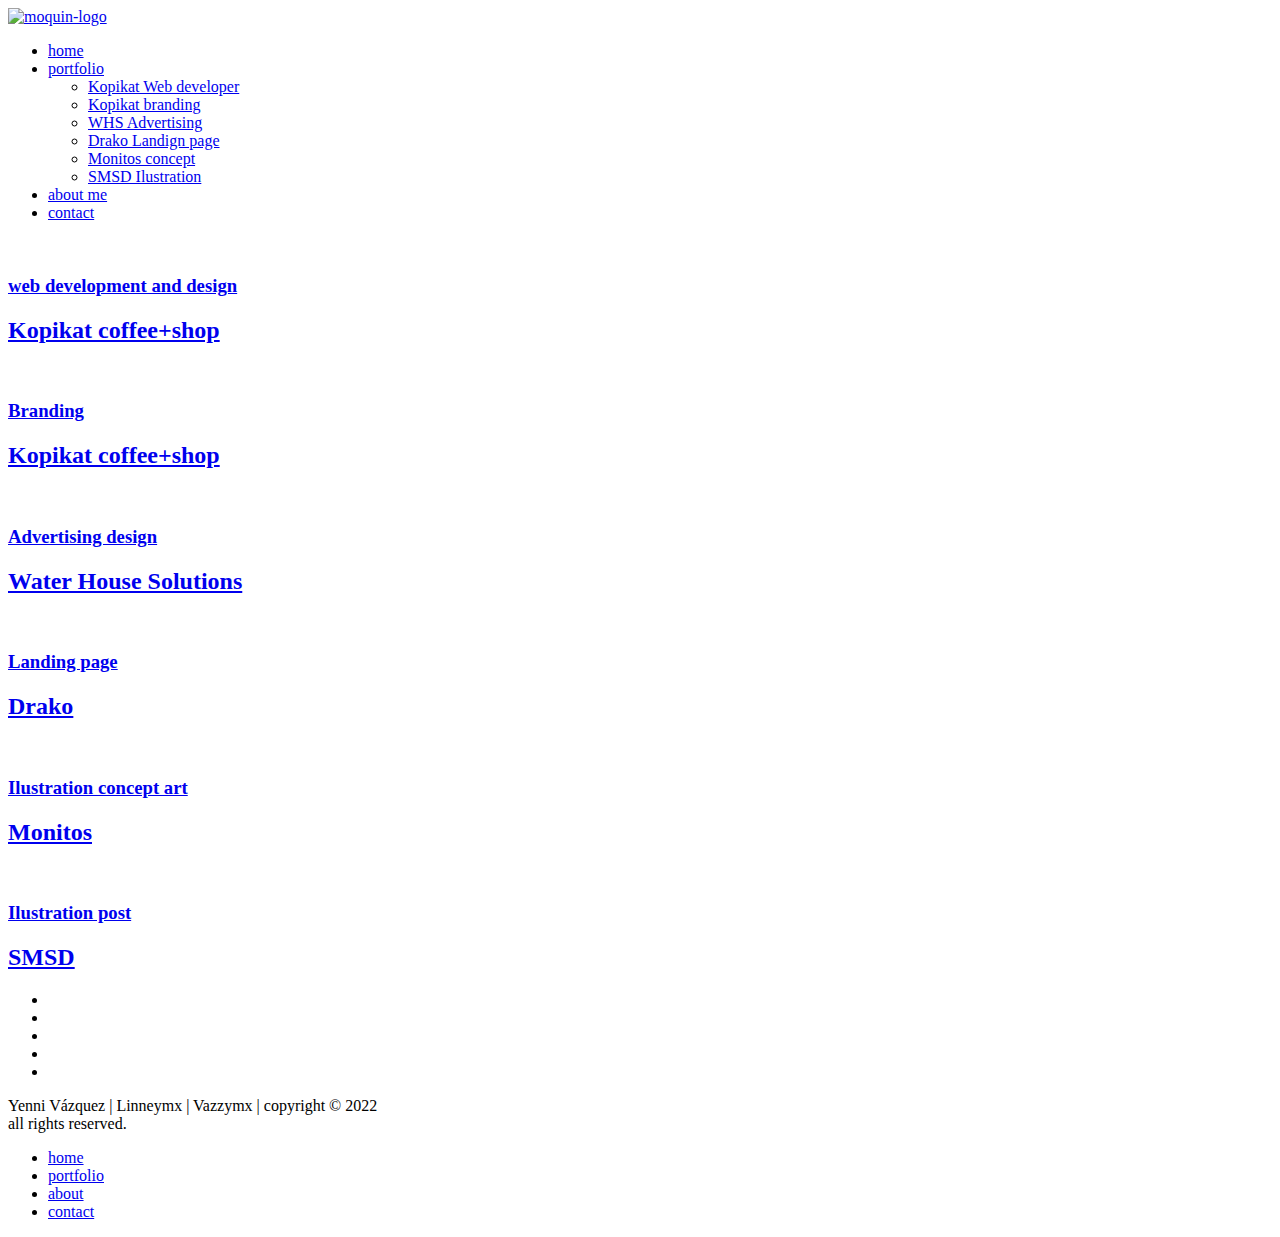
==== 3-columns-grid.html @ ea5dcf86 "nwe" ====
<!DOCTYPE html>
<html lang="en">
	<head>
		<!-- Metas -->
		<meta charset="UTF-8">
		<meta name="viewport" content="width=device-width, initial-scale=1.0, maximum-scale=1.0, user-scalable=0">
		<title>Yenni Vázquez</title>
		<meta name="description" content="Portfolio">
	
		<!-- External CSS -->
		<link rel="stylesheet" href="assets/css/fontawesome-all.min.css">
		<link rel="stylesheet" href="assets/css/themify-icons.css">
	
		<!-- Custom CSS -->
		<link rel="stylesheet" href="assets/css/main.css">
		<link rel="stylesheet" href="assets/css/colors.css">
		<link rel="stylesheet" href="assets/css/responsive.css">
	
		<!-- Google Fonts -->
		<link href="https://fonts.googleapis.com/css?family=Lato:300,400,700,900" rel="stylesheet">
	
		<!-- Favicon -->
		<link rel="icon" href="assets/img/favicon.png">
	</head>
	
	<body>
	
		<div class="container">
	
			<!-- Header -->
	
			<header class="main-header">
	
				<a href="index.html" class="logo">
					<img src="assets/img/moquin-logo.svg" alt="moquin-logo">
				</a>
	
				<nav>
	
					<a href="#" class="open-nav"><i></i></a>
					<ul class="navigation">
						<li><a href="index.html">home</a>
						</li>
						<li><a href="3-columns-grid.html">portfolio</a>
							<ul class="sub-nav">
								<li><a href="kopikat_web.html">Kopikat Web developer</a></li>
								<li><a href="Kopikat_Brand.html">Kopikat branding</a></li>
								<li><a href="whs-d.html">WHS Advertising</a></li>
								<li><a href="web-drako.html">Drako Landign page</a></li>
								<li><a href="monitos-d.html">Monitos concept</a></li>
								<li><a href="smsd-d.html">SMSD Ilustration</a></li>
							</ul>
						</li>
						<li><a href="about-me.html">about me</a>
						</li>
						<li><a href="contact.html">contact</a></li>
					</ul> <!-- /.navigation -->
	
				</nav> <!-- /nav -->
	
			</header> <!-- /header -->
	
			<div class="clearfix"></div>
	
		</div> <!-- /.container -->

	<!-- Main -->

	<main>

		<section class="portfolio-3-columns">

			<a href="kopikat_web.html">
				<div class="portfolio-item">
					<img src="assets/img/Kopikat2.png" alt="" class="img-cover">
					<div class="portfolio-item-overlay">
						<div class="portfolio-item-info">
							<h3 class="portfolio-item-category">web development and design</h3>
							<h2 class="portfolio-item-title">Kopikat coffee+shop</h2>
						</div>
					</div>
				</div>	
			</a>

			<a href="single-project_02.html">
				<div class="portfolio-item">
					<img src="assets/img/Kopikatbn1.png" alt="" class="img-cover">
					<div class="portfolio-item-overlay">
						<div class="portfolio-item-info">
							<h3 class="portfolio-item-category">Branding</h3>
							<h2 class="portfolio-item-title">Kopikat coffee+shop</h2>
						</div>
					</div>
				</div>		
			</a>

			<a href="single-project_03.html">
				<div class="portfolio-item">
					<img src="assets/img/f.png" alt="" class="img-cover">
					<div class="portfolio-item-overlay">
						<div class="portfolio-item-info">
							<h3 class="portfolio-item-category">Advertising design</h3>
							<h2 class="portfolio-item-title">Water House Solutions</h2>
						</div>
					</div>
				</div>
			</a>

			<a href="single-project_04.html">
				<div class="portfolio-item">
					<img src="assets/img/g.png" alt="" class="img-cover">
					<div class="portfolio-item-overlay">
						<div class="portfolio-item-info">
							<h3 class="portfolio-item-category">Landing page</h3>
							<h2 class="portfolio-item-title">Drako</h2>
						</div>
					</div>
				</div>
			</a>

			<a href="single-project_05.html">
				<div class="portfolio-item">
					<img src="assets/img/monitos.png" alt="" class="img-cover">
					<div class="portfolio-item-overlay">
						<div class="portfolio-item-info">
							<h3 class="portfolio-item-category">Ilustration concept art</h3>
							<h2 class="portfolio-item-title">Monitos</h2>
						</div>
					</div>
				</div>
			</a>

			<a href="single-project_06.html">
				<div class="portfolio-item">
					<img src="assets/img/smsd_a.png" alt="" class="img-cover">
					<div class="portfolio-item-overlay">
						<div class="portfolio-item-info">
							<h3 class="portfolio-item-category">Ilustration post</h3>
							<h2 class="portfolio-item-title">SMSD</h2>
						</div>
					</div>
				</div>
			</a>	
			
			<div class="clearfix"></div>

		</section> <!-- /.portfolio-2-columns -->

	</main> <!-- /main -->

	<!-- Footer -->
	
	<footer class="main-footer">

		<div class="content">

			<div class="social-icons">
				<ul>
					<li><a href="https://www.facebook.com/vazzymx" target="_blank" rel="noopener noreferrer"><i class="fab fa-facebook"></i></a></li>
					<li><a href="https://www.instagram.com/vazzymx/" target="_blank" rel="noopener noreferrer"><i class="fab fa-instagram"></i></a></li>
					<li><a href="https://www.linkedin.com/in/vazzymx/" target="_blank" rel="noopener noreferrer"><i class="fab fa-linkedin-in"></i></a></li>
					<li><a href="https://github.com/Linneymx" target="_blank" rel="noopener noreferrer"><i class="fab fa-github"></i></a></li>
					<li><a href="https://www.behance.net/vazzymx" target="_blank" rel="noopener noreferrer"><i class="fab fa-behance"></i></a></li>
				</ul>
			</div>

			<div class="copyright-info">
				<p>Yenni Vázquez | Linneymx | Vazzymx | copyright &#169; 2022<br> all rights reserved.</p>
			</div>
			
		</div>
		
	</footer>

	<div class="aside-nav-container">

		<a href="#" class="close-nav"><i class="ti-close"></i></a>

		<nav>

			<ul class="aside-nav">
				<li><a href="index.html">home</a></li>
				<li><a href="3-columns-grid.html">portfolio</a></li>
				<li><a href="blog.html">about</a></li>
				<li><a href="contact.html">contact</a></li>
			</ul> <!-- /.aside-nav -->

		</nav>
		
	</div> <!-- /.aside-nav-container -->

	<div class="body-overlay"></div>

	<!-- Script -->
	<script src="assets/js/main.js"></script>

</body>
</html>
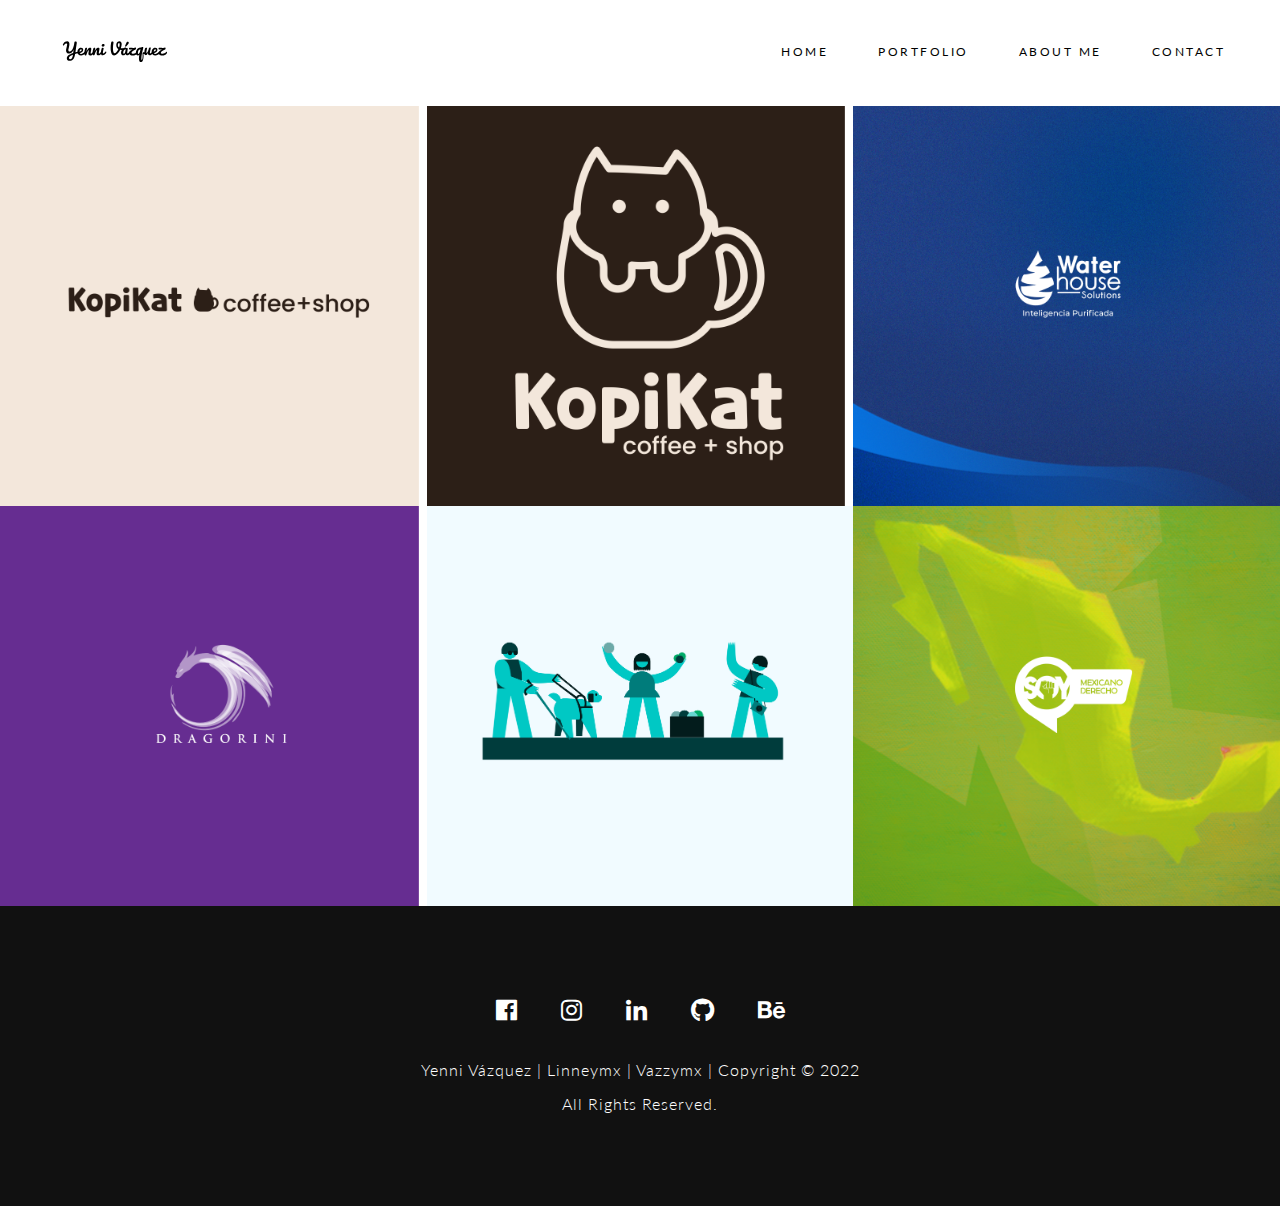
==== commit 91b22ece: "corrections" ====
--- a/3-columns-grid.html
+++ b/3-columns-grid.html
@@ -82,7 +82,7 @@
 				</div>	
 			</a>
 
-			<a href="single-project_02.html">
+			<a href="Kopikat_Brand.html">
 				<div class="portfolio-item">
 					<img src="assets/img/Kopikatbn1.png" alt="" class="img-cover">
 					<div class="portfolio-item-overlay">
@@ -94,7 +94,7 @@
 				</div>		
 			</a>
 
-			<a href="single-project_03.html">
+			<a href="#">
 				<div class="portfolio-item">
 					<img src="assets/img/f.png" alt="" class="img-cover">
 					<div class="portfolio-item-overlay">
@@ -106,7 +106,7 @@
 				</div>
 			</a>
 
-			<a href="single-project_04.html">
+			<a href="web-drako.html">
 				<div class="portfolio-item">
 					<img src="assets/img/g.png" alt="" class="img-cover">
 					<div class="portfolio-item-overlay">
@@ -118,7 +118,7 @@
 				</div>
 			</a>
 
-			<a href="single-project_05.html">
+			<a href="#">
 				<div class="portfolio-item">
 					<img src="assets/img/monitos.png" alt="" class="img-cover">
 					<div class="portfolio-item-overlay">
@@ -130,7 +130,7 @@
 				</div>
 			</a>
 
-			<a href="single-project_06.html">
+			<a href="#">
 				<div class="portfolio-item">
 					<img src="assets/img/smsd_a.png" alt="" class="img-cover">
 					<div class="portfolio-item-overlay">
--- a/assets/css/themify-icons.css
+++ b/assets/css/themify-icons.css
@@ -0,0 +1,1081 @@
+@font-face {
+	font-family: 'themify';
+	src:url('../webfonts/themify.eot?-fvbane');
+	src:url('../webfonts/themify.eot?#iefix-fvbane') format('embedded-opentype'),
+		url('../webfonts/themify.woff?-fvbane') format('woff'),
+		url('../webfonts/themify.ttf?-fvbane') format('truetype'),
+		url('../webfonts/themify.svg?-fvbane#themify') format('svg');
+	font-weight: normal;
+	font-style: normal;
+}
+
+[class^="ti-"], [class*=" ti-"] {
+	font-family: 'themify';
+	speak: none;
+	font-style: normal;
+	font-weight: normal;
+	font-variant: normal;
+	text-transform: none;
+	line-height: 1;
+
+	/* Better Font Rendering =========== */
+	-webkit-font-smoothing: antialiased;
+	-moz-osx-font-smoothing: grayscale;
+}
+
+.ti-wand:before {
+	content: "\e600";
+}
+.ti-volume:before {
+	content: "\e601";
+}
+.ti-user:before {
+	content: "\e602";
+}
+.ti-unlock:before {
+	content: "\e603";
+}
+.ti-unlink:before {
+	content: "\e604";
+}
+.ti-trash:before {
+	content: "\e605";
+}
+.ti-thought:before {
+	content: "\e606";
+}
+.ti-target:before {
+	content: "\e607";
+}
+.ti-tag:before {
+	content: "\e608";
+}
+.ti-tablet:before {
+	content: "\e609";
+}
+.ti-star:before {
+	content: "\e60a";
+}
+.ti-spray:before {
+	content: "\e60b";
+}
+.ti-signal:before {
+	content: "\e60c";
+}
+.ti-shopping-cart:before {
+	content: "\e60d";
+}
+.ti-shopping-cart-full:before {
+	content: "\e60e";
+}
+.ti-settings:before {
+	content: "\e60f";
+}
+.ti-search:before {
+	content: "\e610";
+}
+.ti-zoom-in:before {
+	content: "\e611";
+}
+.ti-zoom-out:before {
+	content: "\e612";
+}
+.ti-cut:before {
+	content: "\e613";
+}
+.ti-ruler:before {
+	content: "\e614";
+}
+.ti-ruler-pencil:before {
+	content: "\e615";
+}
+.ti-ruler-alt:before {
+	content: "\e616";
+}
+.ti-bookmark:before {
+	content: "\e617";
+}
+.ti-bookmark-alt:before {
+	content: "\e618";
+}
+.ti-reload:before {
+	content: "\e619";
+}
+.ti-plus:before {
+	content: "\e61a";
+}
+.ti-pin:before {
+	content: "\e61b";
+}
+.ti-pencil:before {
+	content: "\e61c";
+}
+.ti-pencil-alt:before {
+	content: "\e61d";
+}
+.ti-paint-roller:before {
+	content: "\e61e";
+}
+.ti-paint-bucket:before {
+	content: "\e61f";
+}
+.ti-na:before {
+	content: "\e620";
+}
+.ti-mobile:before {
+	content: "\e621";
+}
+.ti-minus:before {
+	content: "\e622";
+}
+.ti-medall:before {
+	content: "\e623";
+}
+.ti-medall-alt:before {
+	content: "\e624";
+}
+.ti-marker:before {
+	content: "\e625";
+}
+.ti-marker-alt:before {
+	content: "\e626";
+}
+.ti-arrow-up:before {
+	content: "\e627";
+}
+.ti-arrow-right:before {
+	content: "\e628";
+}
+.ti-arrow-left:before {
+	content: "\e629";
+}
+.ti-arrow-down:before {
+	content: "\e62a";
+}
+.ti-lock:before {
+	content: "\e62b";
+}
+.ti-location-arrow:before {
+	content: "\e62c";
+}
+.ti-link:before {
+	content: "\e62d";
+}
+.ti-layout:before {
+	content: "\e62e";
+}
+.ti-layers:before {
+	content: "\e62f";
+}
+.ti-layers-alt:before {
+	content: "\e630";
+}
+.ti-key:before {
+	content: "\e631";
+}
+.ti-import:before {
+	content: "\e632";
+}
+.ti-image:before {
+	content: "\e633";
+}
+.ti-heart:before {
+	content: "\e634";
+}
+.ti-heart-broken:before {
+	content: "\e635";
+}
+.ti-hand-stop:before {
+	content: "\e636";
+}
+.ti-hand-open:before {
+	content: "\e637";
+}
+.ti-hand-drag:before {
+	content: "\e638";
+}
+.ti-folder:before {
+	content: "\e639";
+}
+.ti-flag:before {
+	content: "\e63a";
+}
+.ti-flag-alt:before {
+	content: "\e63b";
+}
+.ti-flag-alt-2:before {
+	content: "\e63c";
+}
+.ti-eye:before {
+	content: "\e63d";
+}
+.ti-export:before {
+	content: "\e63e";
+}
+.ti-exchange-vertical:before {
+	content: "\e63f";
+}
+.ti-desktop:before {
+	content: "\e640";
+}
+.ti-cup:before {
+	content: "\e641";
+}
+.ti-crown:before {
+	content: "\e642";
+}
+.ti-comments:before {
+	content: "\e643";
+}
+.ti-comment:before {
+	content: "\e644";
+}
+.ti-comment-alt:before {
+	content: "\e645";
+}
+.ti-close:before {
+	content: "\e646";
+}
+.ti-clip:before {
+	content: "\e647";
+}
+.ti-angle-up:before {
+	content: "\e648";
+}
+.ti-angle-right:before {
+	content: "\e649";
+}
+.ti-angle-left:before {
+	content: "\e64a";
+}
+.ti-angle-down:before {
+	content: "\e64b";
+}
+.ti-check:before {
+	content: "\e64c";
+}
+.ti-check-box:before {
+	content: "\e64d";
+}
+.ti-camera:before {
+	content: "\e64e";
+}
+.ti-announcement:before {
+	content: "\e64f";
+}
+.ti-brush:before {
+	content: "\e650";
+}
+.ti-briefcase:before {
+	content: "\e651";
+}
+.ti-bolt:before {
+	content: "\e652";
+}
+.ti-bolt-alt:before {
+	content: "\e653";
+}
+.ti-blackboard:before {
+	content: "\e654";
+}
+.ti-bag:before {
+	content: "\e655";
+}
+.ti-move:before {
+	content: "\e656";
+}
+.ti-arrows-vertical:before {
+	content: "\e657";
+}
+.ti-arrows-horizontal:before {
+	content: "\e658";
+}
+.ti-fullscreen:before {
+	content: "\e659";
+}
+.ti-arrow-top-right:before {
+	content: "\e65a";
+}
+.ti-arrow-top-left:before {
+	content: "\e65b";
+}
+.ti-arrow-circle-up:before {
+	content: "\e65c";
+}
+.ti-arrow-circle-right:before {
+	content: "\e65d";
+}
+.ti-arrow-circle-left:before {
+	content: "\e65e";
+}
+.ti-arrow-circle-down:before {
+	content: "\e65f";
+}
+.ti-angle-double-up:before {
+	content: "\e660";
+}
+.ti-angle-double-right:before {
+	content: "\e661";
+}
+.ti-angle-double-left:before {
+	content: "\e662";
+}
+.ti-angle-double-down:before {
+	content: "\e663";
+}
+.ti-zip:before {
+	content: "\e664";
+}
+.ti-world:before {
+	content: "\e665";
+}
+.ti-wheelchair:before {
+	content: "\e666";
+}
+.ti-view-list:before {
+	content: "\e667";
+}
+.ti-view-list-alt:before {
+	content: "\e668";
+}
+.ti-view-grid:before {
+	content: "\e669";
+}
+.ti-uppercase:before {
+	content: "\e66a";
+}
+.ti-upload:before {
+	content: "\e66b";
+}
+.ti-underline:before {
+	content: "\e66c";
+}
+.ti-truck:before {
+	content: "\e66d";
+}
+.ti-timer:before {
+	content: "\e66e";
+}
+.ti-ticket:before {
+	content: "\e66f";
+}
+.ti-thumb-up:before {
+	content: "\e670";
+}
+.ti-thumb-down:before {
+	content: "\e671";
+}
+.ti-text:before {
+	content: "\e672";
+}
+.ti-stats-up:before {
+	content: "\e673";
+}
+.ti-stats-down:before {
+	content: "\e674";
+}
+.ti-split-v:before {
+	content: "\e675";
+}
+.ti-split-h:before {
+	content: "\e676";
+}
+.ti-smallcap:before {
+	content: "\e677";
+}
+.ti-shine:before {
+	content: "\e678";
+}
+.ti-shift-right:before {
+	content: "\e679";
+}
+.ti-shift-left:before {
+	content: "\e67a";
+}
+.ti-shield:before {
+	content: "\e67b";
+}
+.ti-notepad:before {
+	content: "\e67c";
+}
+.ti-server:before {
+	content: "\e67d";
+}
+.ti-quote-right:before {
+	content: "\e67e";
+}
+.ti-quote-left:before {
+	content: "\e67f";
+}
+.ti-pulse:before {
+	content: "\e680";
+}
+.ti-printer:before {
+	content: "\e681";
+}
+.ti-power-off:before {
+	content: "\e682";
+}
+.ti-plug:before {
+	content: "\e683";
+}
+.ti-pie-chart:before {
+	content: "\e684";
+}
+.ti-paragraph:before {
+	content: "\e685";
+}
+.ti-panel:before {
+	content: "\e686";
+}
+.ti-package:before {
+	content: "\e687";
+}
+.ti-music:before {
+	content: "\e688";
+}
+.ti-music-alt:before {
+	content: "\e689";
+}
+.ti-mouse:before {
+	content: "\e68a";
+}
+.ti-mouse-alt:before {
+	content: "\e68b";
+}
+.ti-money:before {
+	content: "\e68c";
+}
+.ti-microphone:before {
+	content: "\e68d";
+}
+.ti-menu:before {
+	content: "\e68e";
+}
+.ti-menu-alt:before {
+	content: "\e68f";
+}
+.ti-map:before {
+	content: "\e690";
+}
+.ti-map-alt:before {
+	content: "\e691";
+}
+.ti-loop:before {
+	content: "\e692";
+}
+.ti-location-pin:before {
+	content: "\e693";
+}
+.ti-list:before {
+	content: "\e694";
+}
+.ti-light-bulb:before {
+	content: "\e695";
+}
+.ti-Italic:before {
+	content: "\e696";
+}
+.ti-info:before {
+	content: "\e697";
+}
+.ti-infinite:before {
+	content: "\e698";
+}
+.ti-id-badge:before {
+	content: "\e699";
+}
+.ti-hummer:before {
+	content: "\e69a";
+}
+.ti-home:before {
+	content: "\e69b";
+}
+.ti-help:before {
+	content: "\e69c";
+}
+.ti-headphone:before {
+	content: "\e69d";
+}
+.ti-harddrives:before {
+	content: "\e69e";
+}
+.ti-harddrive:before {
+	content: "\e69f";
+}
+.ti-gift:before {
+	content: "\e6a0";
+}
+.ti-game:before {
+	content: "\e6a1";
+}
+.ti-filter:before {
+	content: "\e6a2";
+}
+.ti-files:before {
+	content: "\e6a3";
+}
+.ti-file:before {
+	content: "\e6a4";
+}
+.ti-eraser:before {
+	content: "\e6a5";
+}
+.ti-envelope:before {
+	content: "\e6a6";
+}
+.ti-download:before {
+	content: "\e6a7";
+}
+.ti-direction:before {
+	content: "\e6a8";
+}
+.ti-direction-alt:before {
+	content: "\e6a9";
+}
+.ti-dashboard:before {
+	content: "\e6aa";
+}
+.ti-control-stop:before {
+	content: "\e6ab";
+}
+.ti-control-shuffle:before {
+	content: "\e6ac";
+}
+.ti-control-play:before {
+	content: "\e6ad";
+}
+.ti-control-pause:before {
+	content: "\e6ae";
+}
+.ti-control-forward:before {
+	content: "\e6af";
+}
+.ti-control-backward:before {
+	content: "\e6b0";
+}
+.ti-cloud:before {
+	content: "\e6b1";
+}
+.ti-cloud-up:before {
+	content: "\e6b2";
+}
+.ti-cloud-down:before {
+	content: "\e6b3";
+}
+.ti-clipboard:before {
+	content: "\e6b4";
+}
+.ti-car:before {
+	content: "\e6b5";
+}
+.ti-calendar:before {
+	content: "\e6b6";
+}
+.ti-book:before {
+	content: "\e6b7";
+}
+.ti-bell:before {
+	content: "\e6b8";
+}
+.ti-basketball:before {
+	content: "\e6b9";
+}
+.ti-bar-chart:before {
+	content: "\e6ba";
+}
+.ti-bar-chart-alt:before {
+	content: "\e6bb";
+}
+.ti-back-right:before {
+	content: "\e6bc";
+}
+.ti-back-left:before {
+	content: "\e6bd";
+}
+.ti-arrows-corner:before {
+	content: "\e6be";
+}
+.ti-archive:before {
+	content: "\e6bf";
+}
+.ti-anchor:before {
+	content: "\e6c0";
+}
+.ti-align-right:before {
+	content: "\e6c1";
+}
+.ti-align-left:before {
+	content: "\e6c2";
+}
+.ti-align-justify:before {
+	content: "\e6c3";
+}
+.ti-align-center:before {
+	content: "\e6c4";
+}
+.ti-alert:before {
+	content: "\e6c5";
+}
+.ti-alarm-clock:before {
+	content: "\e6c6";
+}
+.ti-agenda:before {
+	content: "\e6c7";
+}
+.ti-write:before {
+	content: "\e6c8";
+}
+.ti-window:before {
+	content: "\e6c9";
+}
+.ti-widgetized:before {
+	content: "\e6ca";
+}
+.ti-widget:before {
+	content: "\e6cb";
+}
+.ti-widget-alt:before {
+	content: "\e6cc";
+}
+.ti-wallet:before {
+	content: "\e6cd";
+}
+.ti-video-clapper:before {
+	content: "\e6ce";
+}
+.ti-video-camera:before {
+	content: "\e6cf";
+}
+.ti-vector:before {
+	content: "\e6d0";
+}
+.ti-themify-logo:before {
+	content: "\e6d1";
+}
+.ti-themify-favicon:before {
+	content: "\e6d2";
+}
+.ti-themify-favicon-alt:before {
+	content: "\e6d3";
+}
+.ti-support:before {
+	content: "\e6d4";
+}
+.ti-stamp:before {
+	content: "\e6d5";
+}
+.ti-split-v-alt:before {
+	content: "\e6d6";
+}
+.ti-slice:before {
+	content: "\e6d7";
+}
+.ti-shortcode:before {
+	content: "\e6d8";
+}
+.ti-shift-right-alt:before {
+	content: "\e6d9";
+}
+.ti-shift-left-alt:before {
+	content: "\e6da";
+}
+.ti-ruler-alt-2:before {
+	content: "\e6db";
+}
+.ti-receipt:before {
+	content: "\e6dc";
+}
+.ti-pin2:before {
+	content: "\e6dd";
+}
+.ti-pin-alt:before {
+	content: "\e6de";
+}
+.ti-pencil-alt2:before {
+	content: "\e6df";
+}
+.ti-palette:before {
+	content: "\e6e0";
+}
+.ti-more:before {
+	content: "\e6e1";
+}
+.ti-more-alt:before {
+	content: "\e6e2";
+}
+.ti-microphone-alt:before {
+	content: "\e6e3";
+}
+.ti-magnet:before {
+	content: "\e6e4";
+}
+.ti-line-double:before {
+	content: "\e6e5";
+}
+.ti-line-dotted:before {
+	content: "\e6e6";
+}
+.ti-line-dashed:before {
+	content: "\e6e7";
+}
+.ti-layout-width-full:before {
+	content: "\e6e8";
+}
+.ti-layout-width-default:before {
+	content: "\e6e9";
+}
+.ti-layout-width-default-alt:before {
+	content: "\e6ea";
+}
+.ti-layout-tab:before {
+	content: "\e6eb";
+}
+.ti-layout-tab-window:before {
+	content: "\e6ec";
+}
+.ti-layout-tab-v:before {
+	content: "\e6ed";
+}
+.ti-layout-tab-min:before {
+	content: "\e6ee";
+}
+.ti-layout-slider:before {
+	content: "\e6ef";
+}
+.ti-layout-slider-alt:before {
+	content: "\e6f0";
+}
+.ti-layout-sidebar-right:before {
+	content: "\e6f1";
+}
+.ti-layout-sidebar-none:before {
+	content: "\e6f2";
+}
+.ti-layout-sidebar-left:before {
+	content: "\e6f3";
+}
+.ti-layout-placeholder:before {
+	content: "\e6f4";
+}
+.ti-layout-menu:before {
+	content: "\e6f5";
+}
+.ti-layout-menu-v:before {
+	content: "\e6f6";
+}
+.ti-layout-menu-separated:before {
+	content: "\e6f7";
+}
+.ti-layout-menu-full:before {
+	content: "\e6f8";
+}
+.ti-layout-media-right-alt:before {
+	content: "\e6f9";
+}
+.ti-layout-media-right:before {
+	content: "\e6fa";
+}
+.ti-layout-media-overlay:before {
+	content: "\e6fb";
+}
+.ti-layout-media-overlay-alt:before {
+	content: "\e6fc";
+}
+.ti-layout-media-overlay-alt-2:before {
+	content: "\e6fd";
+}
+.ti-layout-media-left-alt:before {
+	content: "\e6fe";
+}
+.ti-layout-media-left:before {
+	content: "\e6ff";
+}
+.ti-layout-media-center-alt:before {
+	content: "\e700";
+}
+.ti-layout-media-center:before {
+	content: "\e701";
+}
+.ti-layout-list-thumb:before {
+	content: "\e702";
+}
+.ti-layout-list-thumb-alt:before {
+	content: "\e703";
+}
+.ti-layout-list-post:before {
+	content: "\e704";
+}
+.ti-layout-list-large-image:before {
+	content: "\e705";
+}
+.ti-layout-line-solid:before {
+	content: "\e706";
+}
+.ti-layout-grid4:before {
+	content: "\e707";
+}
+.ti-layout-grid3:before {
+	content: "\e708";
+}
+.ti-layout-grid2:before {
+	content: "\e709";
+}
+.ti-layout-grid2-thumb:before {
+	content: "\e70a";
+}
+.ti-layout-cta-right:before {
+	content: "\e70b";
+}
+.ti-layout-cta-left:before {
+	content: "\e70c";
+}
+.ti-layout-cta-center:before {
+	content: "\e70d";
+}
+.ti-layout-cta-btn-right:before {
+	content: "\e70e";
+}
+.ti-layout-cta-btn-left:before {
+	content: "\e70f";
+}
+.ti-layout-column4:before {
+	content: "\e710";
+}
+.ti-layout-column3:before {
+	content: "\e711";
+}
+.ti-layout-column2:before {
+	content: "\e712";
+}
+.ti-layout-accordion-separated:before {
+	content: "\e713";
+}
+.ti-layout-accordion-merged:before {
+	content: "\e714";
+}
+.ti-layout-accordion-list:before {
+	content: "\e715";
+}
+.ti-ink-pen:before {
+	content: "\e716";
+}
+.ti-info-alt:before {
+	content: "\e717";
+}
+.ti-help-alt:before {
+	content: "\e718";
+}
+.ti-headphone-alt:before {
+	content: "\e719";
+}
+.ti-hand-point-up:before {
+	content: "\e71a";
+}
+.ti-hand-point-right:before {
+	content: "\e71b";
+}
+.ti-hand-point-left:before {
+	content: "\e71c";
+}
+.ti-hand-point-down:before {
+	content: "\e71d";
+}
+.ti-gallery:before {
+	content: "\e71e";
+}
+.ti-face-smile:before {
+	content: "\e71f";
+}
+.ti-face-sad:before {
+	content: "\e720";
+}
+.ti-credit-card:before {
+	content: "\e721";
+}
+.ti-control-skip-forward:before {
+	content: "\e722";
+}
+.ti-control-skip-backward:before {
+	content: "\e723";
+}
+.ti-control-record:before {
+	content: "\e724";
+}
+.ti-control-eject:before {
+	content: "\e725";
+}
+.ti-comments-smiley:before {
+	content: "\e726";
+}
+.ti-brush-alt:before {
+	content: "\e727";
+}
+.ti-youtube:before {
+	content: "\e728";
+}
+.ti-vimeo:before {
+	content: "\e729";
+}
+.ti-twitter:before {
+	content: "\e72a";
+}
+.ti-time:before {
+	content: "\e72b";
+}
+.ti-tumblr:before {
+	content: "\e72c";
+}
+.ti-skype:before {
+	content: "\e72d";
+}
+.ti-share:before {
+	content: "\e72e";
+}
+.ti-share-alt:before {
+	content: "\e72f";
+}
+.ti-rocket:before {
+	content: "\e730";
+}
+.ti-pinterest:before {
+	content: "\e731";
+}
+.ti-new-window:before {
+	content: "\e732";
+}
+.ti-microsoft:before {
+	content: "\e733";
+}
+.ti-list-ol:before {
+	content: "\e734";
+}
+.ti-linkedin:before {
+	content: "\e735";
+}
+.ti-layout-sidebar-2:before {
+	content: "\e736";
+}
+.ti-layout-grid4-alt:before {
+	content: "\e737";
+}
+.ti-layout-grid3-alt:before {
+	content: "\e738";
+}
+.ti-layout-grid2-alt:before {
+	content: "\e739";
+}
+.ti-layout-column4-alt:before {
+	content: "\e73a";
+}
+.ti-layout-column3-alt:before {
+	content: "\e73b";
+}
+.ti-layout-column2-alt:before {
+	content: "\e73c";
+}
+.ti-instagram:before {
+	content: "\e73d";
+}
+.ti-google:before {
+	content: "\e73e";
+}
+.ti-github:before {
+	content: "\e73f";
+}
+.ti-flickr:before {
+	content: "\e740";
+}
+.ti-facebook:before {
+	content: "\e741";
+}
+.ti-dropbox:before {
+	content: "\e742";
+}
+.ti-dribbble:before {
+	content: "\e743";
+}
+.ti-apple:before {
+	content: "\e744";
+}
+.ti-android:before {
+	content: "\e745";
+}
+.ti-save:before {
+	content: "\e746";
+}
+.ti-save-alt:before {
+	content: "\e747";
+}
+.ti-yahoo:before {
+	content: "\e748";
+}
+.ti-wordpress:before {
+	content: "\e749";
+}
+.ti-vimeo-alt:before {
+	content: "\e74a";
+}
+.ti-twitter-alt:before {
+	content: "\e74b";
+}
+.ti-tumblr-alt:before {
+	content: "\e74c";
+}
+.ti-trello:before {
+	content: "\e74d";
+}
+.ti-stack-overflow:before {
+	content: "\e74e";
+}
+.ti-soundcloud:before {
+	content: "\e74f";
+}
+.ti-sharethis:before {
+	content: "\e750";
+}
+.ti-sharethis-alt:before {
+	content: "\e751";
+}
+.ti-reddit:before {
+	content: "\e752";
+}
+.ti-pinterest-alt:before {
+	content: "\e753";
+}
+.ti-microsoft-alt:before {
+	content: "\e754";
+}
+.ti-linux:before {
+	content: "\e755";
+}
+.ti-jsfiddle:before {
+	content: "\e756";
+}
+.ti-joomla:before {
+	content: "\e757";
+}
+.ti-html5:before {
+	content: "\e758";
+}
+.ti-flickr-alt:before {
+	content: "\e759";
+}
+.ti-email:before {
+	content: "\e75a";
+}
+.ti-drupal:before {
+	content: "\e75b";
+}
+.ti-dropbox-alt:before {
+	content: "\e75c";
+}
+.ti-css3:before {
+	content: "\e75d";
+}
+.ti-rss:before {
+	content: "\e75e";
+}
+.ti-rss-alt:before {
+	content: "\e75f";
+}
--- a/assets/css/main.css
+++ b/assets/css/main.css
@@ -0,0 +1,2161 @@
+/*-----------------------------------------------------
+Table of Contents
+
+# General Styles
+# Header
+# Navigation
+	= main-navigaton
+	= aside-navigation
+# Hero
+	= hero-agency
+	= hero-personal
+	= hero-split-screen
+# About
+	= agency-about
+	= about-us-page 
+	= about-me-page
+# Portfolio
+	= metro
+	= irregular-grid
+	= portfolio-2-columns
+	= portfolio-3-columns
+	= portfolio-4-columns
+# Portfolio Single Project
+	= single-project_01
+	= single-project_02
+	= single-project_03
+	= single-project_04
+	= single-project_05
+	= single-project_06
+# Services
+	= services-agency
+# Clients
+	= clients-agency
+# Blog
+	= blog-agency
+	= blog-page
+	= blog-post
+# Contact
+	= contact-agency
+	= contact-page
+	= contact-form
+ 	= contact-me
+# Footer
+------------------------------------------------------*/
+
+/*-----------------------------------------------------
+# General Styles
+------------------------------------------------------*/
+
+* {
+	box-sizing: border-box;
+	margin: 0;
+	padding: 0;
+	-webkit-font-smoothing: antialiased;
+}
+
+html {
+	overflow-x: hidden;
+	overflow-y: scroll;
+}
+
+body {
+	font-family: Lato, sans-serif;
+	font-size: 100%;
+	line-height: 1.5;
+}
+
+a {
+	text-decoration: none;
+	transition: all .2s ease-in-out;
+}
+
+.btn-rounded,
+.btn-square {
+	border: none;
+	display: block;
+	font-size: .75rem;
+	height: 55px;
+	letter-spacing: 3px;
+	line-height: 55px;
+	text-transform: uppercase;
+	text-align: center;
+	width: 220px;
+}
+
+.btn-rounded {
+	border-radius: 27.5px;
+}
+
+.body-overlay {
+	display: block;
+	position: absolute;
+	top: 0;
+	left: -100%;
+	bottom: 0;
+	right: 0;
+	height: 100vh;
+	width: 100vw;
+	z-index: 3;
+	opacity: 0;
+	transition: opacity .4s, left 0s .4s;
+}
+
+.body-overlay.active {
+	left: 0;
+	opacity: 1;
+	transition: opacity .4s, left 0s;
+}
+
+.container {
+	max-width: 1170px;
+	margin: auto;
+	position: relative;
+}
+
+.container-large {
+	max-width: 1720px;
+	margin: auto;
+}
+
+.clearfix {
+	clear: both;
+}
+
+.img-cover  {
+    display: block;
+    object-fit: cover;
+    height: 100%;
+    width: 100%;
+}
+
+.img-responsive{
+    display: block;
+    max-width: 100%;
+    height: auto;
+}
+
+.read-more-link {
+	font-size: .75rem;
+	font-weight: 700;
+	letter-spacing: 3px;
+	text-transform: uppercase;
+}
+
+/*-----------------------------------------------------
+# Header
+------------------------------------------------------*/
+
+.main-header {
+	height: 100px;
+	line-height: 100px;
+	position: relative;
+}
+
+.logo {
+	float: left;
+	margin-top: 6px;
+	width: 120px;
+}
+
+.logo-alt {
+	font-size: 2.5rem;
+	font-weight: 700;
+	text-transform: uppercase;
+	line-height: normal;
+	position: absolute;
+	transform: translateX(-50%);
+	top: 30px;
+	left: 50%;
+}
+/*-----------------------------------------------------
+# Navigation
+------------------------------------------------------*/
+
+/* =============== = main-navigation =============== */
+
+.navigation {
+	float: right;
+}
+
+.navigation li {
+	list-style: none;
+	float: left;
+	margin-left: 50px;
+}
+
+.navigation li a {
+	font-size: .75rem;
+	text-transform: uppercase;
+	letter-spacing: 2.5px;
+}
+
+.navigation .sub-nav {
+	box-shadow: 0 5px 10px rgba(0,0,0,.1);
+	display: none;
+	line-height: 30px;
+	min-width: 200px;
+	padding-top: 5px;
+	position: absolute;
+	transition: all 1s ease-in-out;
+	text-align: left;
+	top: 100px;
+	z-index: 999;
+}
+
+.navigation .sub-nav li {
+	position: relative;
+}
+
+.navigation .sub-nav .sub-nav {
+	left: 100%;
+	top: 0;
+}
+
+.navigation li:hover > .sub-nav {
+	display: block;
+}
+
+ .navigation .sub-nav li {
+	float: none;
+	margin-left: 0;
+	border-bottom: 1px solid #eee;
+}
+
+.navigation .sub-nav li a {
+	display: inline-block;
+	font-size: .65rem;
+	text-transform: uppercase;
+	letter-spacing: 2px;
+	padding: 7px 25px;
+}
+
+.open-nav {
+	display: none;
+	position: absolute;
+	transform: translateY(-50%);
+	top: 50%;
+	right: 0;
+	height: 22px;
+	width: 28px;
+	z-index: 1;
+}
+
+.open-nav:hover {
+	cursor: pointer;
+}
+
+.open-nav i {
+	position: absolute;
+	top: 50%;
+	right: 0;
+	height: 2px;
+	width: 100%;
+	transition: all .3s ease-in-out;
+}
+
+.open-nav i:before {
+	position: absolute;
+	top: -9px;
+	content: " ";
+	height: 2px;
+	width: 100%;
+	transition: all .3s ease-in-out;
+}
+
+.open-nav i:after {
+	position: absolute;
+	top: 9px;
+	content: " ";
+	height: 2px;
+	width: 100%;
+	transition: all .3s ease-in-out;
+}
+
+.open-nav:hover i:before,
+.open-nav:hover i:after {
+	width: 80%;
+}
+
+/* =============== = aside-navigation =============== */
+
+.aside-nav-container {
+	display: block;
+	position: absolute;
+	top: 0;
+	left: -100%;
+	padding: 36px 0 0 50px;
+	height: 100vh;
+	width: 450px;
+	z-index: 5;
+	transition: left .6s;
+}
+
+.aside-nav-container.active {
+	left: 0;
+}
+
+.close-nav {
+	font-size: 1.5rem;
+	position: absolute;
+	top: 50px;
+	right: 40px;
+}
+
+.aside-nav {
+	position: absolute;
+	transform: translateY(-50%);
+	top: 50%;
+	left: 46px;
+	list-style: none;
+}
+
+.aside-nav li {
+	margin-bottom: 10px;
+}
+
+.aside-nav li a {
+	font-size: 2.25rem;
+	font-weight: 900;
+	letter-spacing: .3px;
+	text-transform: capitalize;
+}
+
+/*-----------------------------------------------------
+# Hero
+------------------------------------------------------
+
+/* =============== = hero-agency =============== */
+
+.hero {
+	background: url('..//img/image-placeholder_01.png');
+	-webkit-background-size: cover;
+	background-size: cover;
+	background-position: center;
+	position: relative;
+	text-align: center;
+	height: 800px;
+	width: 100%;
+}
+
+.hero .content {
+	position: absolute;
+	transform: translate(-50%, -50%);
+	top: 50%;
+	left: 50%;
+	width: 100%;
+}
+
+.hero h1 {
+	font-size: 9.375rem;
+	text-transform: uppercase;
+	letter-spacing: 25px;
+}
+
+.hero h2 {
+	font-size: .875rem;
+	font-weight: 400;
+	letter-spacing: 3.5px;
+	line-height: 2.5;
+	text-transform: uppercase;
+	margin-top: 10px;
+}
+
+/* =============== = hero-personal =============== */
+
+.hero-personal {
+	text-align: center;
+	margin: 70px 0 120px;
+}
+
+.personal-decorative-letter {
+	font-size: 3.75rem;
+	font-weight: 900;
+	text-transform: uppercase;
+}
+
+.hero-personal h1 {
+	font-size: 2.25rem;
+	font-weight: 400;
+	line-height: 1.8;
+	margin: 20px auto 40px auto;
+	width: 65%;
+}
+
+/* =============== = hero-split-screen =============== */
+
+.aside-header {
+	border-right: 1px solid #ddd;
+	position: absolute;
+	top: 0;
+	left: 0;
+	height: 100vh;
+	width: 80px;
+	z-index: 2;
+}
+
+.aside-header .open-nav {
+	display: block;
+	position: absolute;
+	transform: translate(-50%, -50%);
+	top: 50%;
+	left: 50%;
+}
+
+.social-links-alt {
+	font-size: .9rem;
+	line-height: 35px;
+	position: absolute;
+	transform: translateX(-50%);
+	left: 50%;
+	bottom: 30px;
+}
+
+.social-links-alt li {
+	list-style: none;
+}
+
+.split-screen {
+	position: absolute;
+	top: 0;
+	right: 0;
+	left: 100px;
+	bottom: 0;
+	height: 100vh;
+}
+
+.portfolio-links {
+	float: left;
+	position: relative;
+	height: 100%;
+	width: 50%;
+}
+
+.portfolio-links ul {
+	position: absolute;
+	transform: translateY(-50%);
+	top: 50%;
+	left: 20%;
+}
+
+.portfolio-links li {
+	font-size: 1.9rem;
+	list-style: none;
+	margin-bottom: 23px;
+	line-height: 35px;
+}
+
+.portfolio-links li:last-child {
+	margin-bottom: 0;
+}
+
+.portfolio-links li a {
+	text-transform: capitalize;
+	font-weight: 700;
+	transition: all .3s;
+}
+
+.portfolio-links span {
+	display: block;
+	font-size: .75rem;
+	text-transform: uppercase;
+	letter-spacing: 3px;
+}
+
+.portfolio-previews {
+	position: relative;
+	float: right;
+	height: 100%;
+	width: 50%;
+}
+
+.portfolio-previews > div {
+	transition: opacity .6s;
+}
+
+.preview-item {
+	opacity: 0;
+	position: absolute;
+	top: 0;
+	right: 0;
+	height: 100%;
+	width: 100%;
+}
+ .active {
+	opacity: 1;
+}
+
+/*-----------------------------------------------------
+# About
+------------------------------------------------------*/
+
+/* =============== = agency-about =============== */
+
+.agency-about h2 {
+	font-size: 2.25rem;
+	font-weight: 400;
+	line-height: 1.8;
+	letter-spacing: .4px;
+	text-align: center;
+	margin: 120px auto 130px auto;
+	width: 670px;
+}
+
+/* =============== = about-us-page  =============== */
+
+.about-us section {
+	margin-bottom: 110px;
+}
+
+.about-us .intro {
+	margin-top: 70px;
+	margin-bottom: 125px;
+}
+
+.clients {
+	margin-top: -20px;
+}
+
+.about-us .contact-about {
+	margin-bottom: 150px;
+}
+
+.about-us h1 {
+	font-size: 3.75rem;
+	line-height: 1.3;
+	letter-spacing: -1px;
+	text-align: center;
+	margin: 0 auto 40px auto;
+	width: 80%;
+}
+
+.about-us .img-container {
+	background: url('../img/image-placeholder_01.png');
+	-webkit-background-size: cover;
+	background-size: cover;
+	background-position: center;
+	height: 600px;
+}
+.about-us .section-name {
+	float: left;
+	font-size: .75rem;
+	letter-spacing: 3px;
+	text-transform: uppercase;
+	padding-top: 21px;
+	width: 30%;
+}
+
+.about-us .content {
+	float: left;
+	width: 57%;
+}
+
+.about-us .content h2 {
+	font-size: 3.2rem;
+	line-height: 1.3;
+	margin-bottom: 30px;
+}
+
+.about-us .content p,
+.about-me .content p,
+.contact-me p {
+	font-size: 1.125rem;
+	line-height: 2.1;
+	letter-spacing: .2px;
+}
+ 
+.services-lists div,
+.clients-lists ul,
+.my-services ul {
+	float: left;
+	margin-top: 20px;
+}
+
+.services-lists div {
+	margin-top: 40px;
+}
+
+.services-lists div:nth-of-type(2),
+.clients-lists ul:nth-of-type(2){
+	padding: 0 75px;
+}
+
+.services-lists h3 {
+	font-size: 1.7rem;
+	text-transform: capitalize;
+	margin: -10px 0 15px 0;
+}
+
+.services-lists li,
+.clients-lists li,
+.my-services li {
+	font-size: 1rem;
+	margin-bottom: 12px;
+	list-style: none;
+	letter-spacing: .5px;
+	text-transform: capitalize;
+}
+
+.services-lists span {
+	text-transform: uppercase;
+}
+
+.members {
+	margin-top: 45px;
+}
+
+.members div {
+	position: relative;
+	float: left;
+	cursor: pointer;
+	margin-bottom: 35px;
+	height: 200px;
+	width: 30%;
+}
+
+.members div:nth-of-type(2),
+.members div:nth-of-type(5) {
+	margin: 0 5%;
+}
+
+.members div .team-member-overlay {
+	position: absolute;
+	top: 0;
+	right: 0;
+	bottom: 0;
+	left: 0;
+	height: 100%;
+	width: 100%;
+	transition: all .3s linear;
+	opacity: 0;
+}
+
+.members div:hover .team-member-overlay {
+	opacity: 1;
+}
+
+.team-member-overlay .content {
+	position: absolute;
+	transform: translate(-50%, -50%);
+	top: 50%;
+	left: 50%;
+	height: auto;
+	width: 100%;
+	text-align: center;
+}
+
+.team-member-overlay h3 {
+	text-transform: capitalize;
+	font-size: 1.35rem;
+	letter-spacing: .4px;
+	margin-bottom: 7px;
+}
+
+.team-member-overlay h4 {
+	text-transform: uppercase;
+	font-size: .65rem;
+	letter-spacing: 1.5px;
+}
+
+.clients-lists {
+	margin-top: -12px;
+}
+
+.contact-about p {
+	padding-bottom: 15px;
+}
+
+/* =============== = about-me-page  =============== */
+
+.about-me .info .img-container {
+	float: left;
+	margin-right: 5%;
+	height: 500px;
+	width: 47.5%;
+}
+
+.about-me .info .content,
+.about-me .my-services .content {
+	position: relative;
+	float: right;
+	height: 500px;
+	width: 47.5%;
+}
+
+.wrapper {
+	position: absolute;
+	transform: translateY(-50%);
+	top: 50%;
+	left: 0;
+}
+
+.about-me .section-name {
+	font-size: .75rem;
+	letter-spacing: 3px;
+	text-transform: uppercase;
+}
+
+.about-me h1,
+.about-me h2 {
+	font-size: 2.5rem;
+	line-height: 1.4;
+	margin: 20px 0 21px 0;
+}
+
+.about-me p {
+	padding-bottom: 35px;
+}
+
+.about-me .my-services {
+	margin: 150px 0;
+}
+
+.about-me .my-services .img-container {
+	float: right;
+	margin-left: 5%;
+	height: 500px;
+	width: 47.5%;
+}
+
+.about-me .my-services .content {
+	float: left;
+}
+
+.my-services h2 {
+	margin-bottom: 5px;
+}
+
+.my-services ul:nth-of-type(1) {
+	margin-right: 100px;
+}
+
+/*-----------------------------------------------------
+# Portfolio
+------------------------------------------------------*/
+
+.portfolio-item {
+	position: relative;
+	height: 600px;
+}
+
+.portfolio-item-overlay {
+	position: absolute;
+	top: 0;
+	right: 0;
+	bottom: 0;
+	left: 0;
+	height: 100%;
+	width: 100%;
+	transition: all .3s linear;
+}
+
+.portfolio-item-info {
+	margin: 50px 0 0 50px;
+}
+
+.portfolio-item-category {
+	font-size: .75rem;
+	letter-spacing: 2.5px;
+	text-transform: uppercase;
+	transition: all .3s linear;
+}
+
+.portfolio-item-title {
+	font-size: 2rem;
+	letter-spacing: .5px;
+	text-transform: capitalize;
+	transition: all .3s linear;
+	margin-top: 3px;
+}
+
+
+/* =============== = metro =============== */
+
+.portfolio-metro a:nth-of-type(odd) .portfolio-item {
+	float: left;
+}
+.portfolio-metro a:nth-of-type(even) .portfolio-item {
+	float: right;
+}
+
+.portfolio-metro a:nth-of-type(1) .portfolio-item {
+	margin-right:3%;
+	margin-bottom: 40px;
+	width: 57%;
+}
+
+.portfolio-metro a:nth-of-type(2) .portfolio-item {
+	width: 40%;
+}
+
+.portfolio-metro a:nth-of-type(3) .portfolio-item {
+	margin-right: 3%;
+	margin-bottom: 40px;
+	width: 35%;
+}
+
+.portfolio-metro a:nth-of-type(4) .portfolio-item {
+	width: 62%;
+}
+
+.portfolio-metro a:nth-of-type(5) .portfolio-item {
+	margin-right: 3%;
+	width: 48.5%;
+}
+
+.portfolio-metro a:nth-of-type(6) .portfolio-item {
+	width: 48.5%;
+}
+
+/* =============== = irregular-grid =============== */
+
+.irregular-grid {
+	margin-bottom: 120px;
+}
+
+.irregular-grid .portfolio-item {
+	float: left;
+	margin-bottom: 100px;
+	width: 47%;
+}
+
+.irregular-grid a:nth-of-type(odd) .portfolio-item {
+	margin-right: 6%;
+}
+
+.irregular-grid a:nth-of-type(even) .portfolio-item {
+	margin-top: 80px;
+}
+
+
+.irregular-grid .portfolio-item-info {
+	margin: 30px 0 0 0;
+}
+
+.irregular-grid .portfolio-item-category {
+	font-size: .75rem;
+	font-weight: 400;
+	letter-spacing: 2px;
+	text-transform: uppercase;
+}
+
+.irregular-grid .portfolio-item-title {
+	font-size: 1.8rem;
+	letter-spacing: .1px;
+	margin-top: 3px;
+}
+
+/* =============== = portfolio-2-columns =============== */
+
+.portfolio-2-columns .portfolio-item {
+	float: left;
+	width:50%;
+}
+
+/* =============== = portfolio-3-columns =============== */
+
+.portfolio-3-columns .portfolio-item {
+	float: left;
+	height: 400px;
+	width: 33.33%;
+}
+
+/* =============== = portfolio-4-columns =============== */
+
+.portfolio-4-columns .portfolio-item {
+	float: left;
+	height: 370px;
+	width: 25%;
+}
+
+/*-----------------------------------------------------
+# Portfolio Single Project
+------------------------------------------------------*/
+
+.hero-single-project-full {
+	background: url('../img/image-placeholder_01.png');
+	background-position: center;
+	-webkit-background-size: cover;
+	background-size: cover;
+	height: 100vh;
+	width: 100%;
+}
+
+.hero-project_02 {
+	background: url('../img/image-placeholder_01.png');
+	background-position: center;
+	-webkit-background-size: cover;
+	background-size: cover;
+}
+
+.single-project .content h2 {
+	font-size: .75rem;
+	letter-spacing: 3px;
+	margin-bottom: 20px;
+	text-transform: uppercase;
+}
+
+.single-project  p {
+	font-size: 1rem;
+	font-weight: 300;
+	line-height: 2.25rem;
+	letter-spacing: .2px;
+}
+
+.projects-nav {
+	padding: 90px 0 125px 0;
+}
+
+.projects-nav span {
+	font-size: .75rem;
+	font-weight: 700;
+	letter-spacing: 3px;
+	text-transform: uppercase;
+}
+
+.projects-nav h2 {
+	font-size: 2.25rem;
+	font-weight: 900;
+	letter-spacing: 2.7px;
+	margin-top: 10px;
+	text-transform: uppercase;
+}
+
+.prev-project {
+	float: left;
+	width: 50%;
+}
+
+.next-project {
+	float: right;
+	text-align: right;
+	width: 50%;
+}
+
+/* =============== = single-project_01 =============== */
+
+.project_01 .overview,
+.typography,
+.color-scheme {
+	margin: 145px 0 140px 0;
+}
+
+.overview header {
+	float: left;
+	width: 50%;
+}
+
+.overview .content {
+	float: right;
+	width: 50%;
+}
+
+.overview .project-title {
+	font-size: 2.5rem;
+	text-transform: capitalize;
+	letter-spacing: -.7px;
+	margin: -11px 0 5px 0;
+}
+
+.overview .project-services {
+	font-size: .75rem;
+	letter-spacing: 2px;
+	text-transform: uppercase;
+}
+
+.typography .examples {
+	float: left;
+	margin-top: -30px;
+	width: 50%;
+}
+
+.typography .content {
+	float: right;
+	width: 50%;
+}
+
+.headlines {
+	position: relative;
+}
+
+.letters {
+	float: left;
+	font-size: 6.25rem;
+	font-weight: 900;
+	line-height: 1;
+	text-transform: capitalize;
+	position: relative;
+}
+
+.font-name {
+	font-size: .75rem;
+	font-weight: 700;
+	letter-spacing: 3px;
+	position: absolute;
+	top: 47px;
+	left: 0;
+	text-transform: uppercase;
+}
+
+.headlines h3,
+.body-text h3 {
+	font-size: 2rem;
+	font-weight: 900;
+	position: absolute;
+	text-transform: capitalize;
+	top: 50px;
+	left: 170px;
+}
+
+.body-text {
+	margin-top: 15px;
+	position: relative;
+}
+
+.body-text h3 {
+	font-weight: 400;
+}
+
+.body-text .letters {
+	font-weight: 300;
+}
+
+.swatches {
+	float: left;
+	margin-top: 5px;
+	width: 50%;
+}
+
+.color-scheme .content {
+	float: right;
+	width: 50%;
+}
+
+.swatches .item {
+	float: left;
+	margin-right: 25px;
+}
+
+.swatch {
+	height: 120px;
+	width: 120px;
+}
+
+.swatches .item:nth-of-type(1) .swatch {
+	background: #dde1e2;
+}
+
+.swatches .item:nth-of-type(2) .swatch {
+	background: #ad9978;
+}
+
+.swatches .item:nth-of-type(3) .swatch {
+	background: #5b77b6;
+}
+
+.swatches .item span {
+	display: block;
+	font-size: .75rem;
+	font-weight: 900;
+	letter-spacing: 1px;
+	margin-top: 10px;
+	text-transform: uppercase;
+}
+
+.responsive-design {
+	margin-top: 150px;
+	padding: 100px 0;
+	width: 100%;
+}
+
+.responsive-design .container {
+	display:flex;
+	justify-content:flex-end;
+	align-items:center;
+}
+
+.responsive-design img {
+	margin-right: 100px;
+}
+
+.responsive-design .content {
+	width: 50%;
+}
+
+/* =============== = single-project_02 =============== */
+
+.project_02 .overview {
+	margin: 0;
+	padding: 145px 0 135px 0;
+}
+
+.project_02 header {
+	margin-top: -5px;
+}
+
+.project_02 .project-title {
+	font-size: 2.25rem;
+	font-weight: 900;
+	letter-spacing: 2.7px;
+	margin-top: 10px;
+	text-transform: uppercase;
+}
+
+.project_02 .project-details {
+	margin-top: 150px;
+}
+
+.project_02 .project-details > div {
+	position: relative;
+	margin-bottom: 100px;
+	width: 100%;
+}
+
+.project_02 .project-details > div:last-child {
+	margin-bottom: 0;
+}
+
+.project_02 .project-details .img-container {
+	float: right;
+	height: 550px;
+	margin-left: 4%;
+	width: 48%;
+}
+
+.project_02 .project-details > div:nth-of-type(2) .img-container {
+	float: left;
+	margin-right: 4%;
+	margin-left: 0;
+}
+
+.project_02 .project-details > div .content {
+	position: absolute;
+	transform: translateY(-50%);
+	top: 50%;
+	left: 0;
+	width: 48%;
+}
+
+.project_02 .project-details > div:nth-of-type(2) .content {
+	right: 0;
+	left: 52%;
+}
+
+/* =============== = single-project_03 =============== */
+
+.project_03 {
+	position: relative;
+}
+
+.project_03 .overview {
+	float: right;
+	padding: 105px 0;
+	position: sticky;
+	top: 30px;
+	width: 48%;
+	overflow: hidden;
+}
+
+.project_03 section:nth-of-type(2) {
+	float: left;
+	margin-right: 4%;
+	width: 48%;
+}
+
+.project_03 .overview h1 {
+	font-size: 3.7rem;
+	line-height: 1.2;
+	margin-bottom: 30px;
+	text-transform: capitalize;
+}
+
+.overview-details {
+	font-size: .75rem;
+	font-weight: 300;
+	letter-spacing: 2px;
+	margin-top: 40px;
+	text-transform: uppercase;
+}
+
+.overview-details div {
+	margin-bottom: 15px;
+}
+
+.overview-details span {
+	font-weight: 700;
+}
+
+.project_03 .img-container {
+	height: 600px;
+	margin-bottom: 50px;
+	width: 100%;
+}
+
+.project_03 .img-container:nth-of-type(3) {
+	margin-bottom: 0;
+}
+
+/* =============== = single-project_04 =============== */
+
+.project_04 h1,
+.project_06 h1 {
+	font-size: 3.7rem;
+	line-height: 1.2;
+	margin: 70px 0 45px 0;
+	text-align: center;
+	text-transform: capitalize;
+}
+
+.project_04 .img-container,
+.project_06 .img-container {
+	height: 600px;
+	width: 100%;
+}
+
+.project_04 .img-container:nth-of-type(3),
+.project_04 .img-container:nth-of-type(4) {
+	float: left;
+	width: 48%;
+}
+
+.project_04 .img-container:nth-of-type(3) {
+	margin-right: 4%;
+}
+
+.project_04 .overview,
+.project_06 .overview {
+	margin: 145px 0 135px 0;
+}
+
+.project_04 .overview-details,
+.project_06 .overview-details {
+	float: left;
+	margin-top: 0;
+	width: 50%;
+}
+
+.project_04 .project-details  {
+	margin: 145px 0 140px 80px;
+	width: 70%;
+}
+
+/* =============== = single-project_05 =============== */
+
+.project_05 .overview {
+	margin: 90px 0 70px 0;
+}
+
+.project_05 .overview header {
+	float: none;
+	width: 100%;
+}
+
+.project_05 .project-services {
+	font-size: .75rem;
+	font-weight: 700;
+	letter-spacing: 3px;
+	text-transform: uppercase;
+}
+
+.project_05 .project-title {
+	font-size: 4.5rem;
+	letter-spacing: -1px;
+	margin: 10px 0 20px 0;
+}
+
+.project_05 .overview p {
+	font-size: 1.2rem;
+	margin-bottom: 40px;
+	width: 60%;
+}
+
+.project_05 .read-more-link i {
+	padding-left: 10px;
+}
+
+.project_05 .intro {
+	font-size: 1.5rem;
+	line-height: 1.8;
+	margin: 130px 0 135px 0;
+	width: 75%;
+}
+
+.project_05 .project-details {
+	margin: 145px 0 135px 0;
+	width: 70%;
+}
+
+.project_05 .color-block {
+	padding: 130px 0 135px 0;
+}
+
+.project_05 .color-block p {
+	font-size: 1.5rem;
+	line-height: 1.8;
+	width: 75%;
+}
+
+.detailed-info {
+	padding: 115px 0 75px 0;
+}
+
+.detailed-info ul {
+	float: left;
+	list-style: none;
+	margin-right: 170px;
+}
+
+.detailed-info li {
+	font-size: 1.125rem;
+	letter-spacing: .3px;
+	margin-bottom: 40px;
+	text-transform: capitalize;
+}
+
+.detailed-info span {
+	display: block;
+	font-size: .75rem;
+	font-weight: 700;
+	letter-spacing: 2.5px;
+	margin-bottom: 12px;
+	text-transform: uppercase;
+}
+
+
+/* =============== = single-project_06 =============== */
+
+
+.project_06 .img-container:nth-of-type(2),
+.project_06 .img-container:nth-of-type(3) {
+	float: left;
+	height: 600px;
+	width: 48%;
+}
+
+.project_06 .img-container:nth-of-type(2) {
+	margin-right: 4%;
+	margin-bottom: 50px;
+}
+
+/*-----------------------------------------------------
+# Services
+------------------------------------------------------*/
+
+/* =============== = services-agency =============== */
+
+.services-agency{
+	margin: 145px 0;
+}
+
+.services-agency h2,
+.clients-agency h2,
+.blog-agency h2 {
+	font-size: .75rem;
+	letter-spacing: 3px;
+	text-transform: uppercase;
+	padding-left: 100px;
+	position: relative;
+	margin-bottom: 50px;
+}
+
+.services-agency h2:before,
+.clients-agency h2:before,
+.blog-agency h2:before {
+	position: absolute;
+	content: "";
+	top: 8px;
+	left: 0;
+	height: 1px;
+	width: 70px;
+}
+
+.services-agency-item {
+	border: 1px solid #ddd;
+	float: left;
+	position: relative;
+	text-align: center;
+	margin-left: -1px;
+	margin-bottom: -1px;
+	height: 300px;
+	width: 25%;
+	transition: all .3s linear;
+}
+
+.services-agency-item .content {
+	position: absolute;
+	transform: translate(-50%, -50%);
+	top: 50%;
+	left: 50%;
+	width: 84%;
+}
+
+.services-agency-item i {
+	font-size: 2.5rem;
+	transition: all .3s linear;
+}
+
+.services-agency-item h3 {
+	font-size: 1.25rem;
+	text-transform: capitalize;
+	letter-spacing: .7px;
+	margin: 13px 0;
+	transition: all .3s linear;
+}
+
+.services-agency-item  p {
+	font-size: .875rem;
+	line-height: 1.9;
+	transition: all .3s linear;
+}
+
+/*-----------------------------------------------------
+# Clients
+------------------------------------------------------*/
+
+/* =============== = clients-agency =============== */
+
+.clients-agency {
+	margin-bottom: 150px;
+}
+
+.clients-agency-item {
+	border: 1px solid #ddd;
+	float: left;
+	position: relative;
+	height: 200px;
+	width: 16.66%;
+	margin-left: -1px;
+	margin-bottom: -1px;
+}
+
+.clients-agency-item img {
+	position: absolute;
+	transform: translate(-50%, -50%);
+	top: 50%;
+	left: 50%;
+	width: 43%;
+}
+
+/*-----------------------------------------------------
+# Blog
+------------------------------------------------------*/
+
+/* =============== = blog-agency =============== */
+
+.blog-agency {
+	padding: 100px 0;
+	width: 100%;
+}
+
+.blog-agency-item {
+	float: left;
+	position: relative;
+	height: 370px;
+	width: 31.33%;
+}
+
+.blog-agency-item:nth-of-type(2) {
+	margin: 0 3%;
+}
+
+.blog-agency-item .header {
+	padding: 0 25px 30px 40px;
+	position: absolute;
+	transform: translateY(-50%);
+	top: 50%;
+}
+
+.cat-links {
+	font-size: .75rem;
+	font-weight: 700;
+	letter-spacing: 3px;
+	text-transform: uppercase;
+}
+
+.blog-agency-item .entry-title {
+	font-size: 1.25rem;
+	font-weight: 900;
+	letter-spacing: 1px;
+	line-height: 1.9;
+	text-transform: uppercase;
+	margin-top: 15px;
+}
+
+.blog-agency-item .footer {
+	border-top: 1px solid #ddd ;
+	bottom: 0;
+	padding: 23px 40px;
+	position: absolute;
+	width: 100%;
+}
+
+.author {
+	font-size: .7rem;
+	letter-spacing: 2px;
+	text-transform: uppercase;
+}
+
+.decor {
+	position: absolute;
+	top: 0;
+	left: 40px;
+	height: 25px;
+	width: 3px;
+}
+
+/* =============== = blog-page =============== */
+
+.blog-item {
+	border-top: 1px solid #ddd;
+	position: relative;
+	height: 400px;
+	height: 400px;
+	width: 100%;
+}
+
+.blog-item:nth-of-type(10) {
+	border-bottom: 1px solid #ddd;
+}
+
+.blog-item:before {
+	content:'';
+    position:absolute;
+    top:0;
+    left:0;
+    right:0;
+    bottom:0;
+    z-index:2;
+    transition: all .3s linear;
+}
+
+.blog-item img {
+	position: absolute;
+	top: 0;
+	right: 0;
+	bottom: 0;
+	right: 0;
+	z-index: 1;
+	transition: all .3s linear;
+	opacity: 0;
+}
+
+.blog-item:hover img {
+	opacity: 1;
+}
+
+.blog-item .content {
+	position: relative;
+	height: 400px;
+	width: 100%;
+}
+
+.blog-item .content .wrapper {
+	position: absolute;
+	transform: translateY(-50%);
+	top: 50%;
+	left: 0;
+	z-index: 3;
+}
+
+.blog-item a {
+	transition: none;
+}
+
+.blog-item .entry-title {
+	font-size: 2.25rem;
+	line-height: 1.4;
+	text-transform: capitalize;
+	margin: 15px 0 18px 0;
+	width: 75%;
+}
+
+.blog-item .entry-title a:hover {
+	border-bottom: 2px solid #fff;
+	transition: all .1s linear;
+}
+
+.blog-item p {
+	font-size: 1rem;
+	line-height: 1.875;
+	letter-spacing: .3px;
+	margin-bottom: 25px;
+	width: 60%;
+}
+
+.entry-meta {
+	font-size: .6875rem;
+	font-weight: 700;
+	letter-spacing: 1px;
+}
+
+/* =============== = blog-post =============== */
+
+.post {
+	margin-top: 90px;
+	position: relative;
+}
+
+.entry-content,
+.entry-footer,
+.related-posts,
+.comments,
+.leave-comment {
+	float: left;
+	margin-right: 5%;
+	width: 65%;
+}
+
+.widget-area {
+	position: absolute;
+	top: 912px;
+	right: 0;
+	width: 30%;
+}
+
+.entry-header {
+	text-align: center;
+}
+
+.entry-header .entry-title {
+	font-size: 2.25rem;
+	line-height: 1.5;
+	text-transform: capitalize;
+	margin: 18px auto 20px auto;
+	width: 60%;
+}
+
+.entry-thumbnail {
+	margin: 45px 0 65px 0;
+	height: 600px;
+	width: 100%;
+}
+
+.entry-content p {
+	font-size: 1rem;
+	font-weight: 400;
+	line-height: 2;
+	letter-spacing: .4px;
+	margin-bottom: 30px;
+	overflow: hidden;
+}
+
+.img-left {
+	float: left;
+	margin-right: 30px;
+	height: 290px;
+	width: 290px;
+}
+
+.img-right {
+	float: right;
+	margin-left: 30px;
+	height: 290px;
+	width: 290px;
+}
+
+.img-center {
+	text-align: center;
+	margin: 40px auto 70px auto;
+	height: 400px;
+	width: 100%;
+}
+
+.img-center img {
+	margin-bottom: 15px;
+}
+
+.img-center figcaption {
+	font-size: .9rem;
+	letter-spacing: .4px;
+}
+
+.entry-content blockquote {
+	border-left: 5px solid #c23;
+	margin: 45px 0;
+	padding: 40px 30px 30px 35px;
+}
+
+.entry-content blockquote p {
+	font-size: 1.1rem;
+	font-weight: 400;
+	line-height: 2;
+	letter-spacing: .5px;
+}
+
+.cite {
+	position: relative;
+	display: block;
+	font-style: italic;
+	font-weight: 700;
+	letter-spacing: .5px;
+	margin-top: -5px;
+	padding-left: 50px;
+}
+
+.cite:before {
+	position: absolute;
+	content: "";
+	top: 13px;
+	left: 0;
+	height: 1px;
+	width: 30px;
+}
+
+.tag-links {
+	float: left;
+	margin-top: 15px;
+}
+
+.tag-links span {
+	display: inline-block;
+	font-size: .75rem;
+	font-weight: 700;
+	line-height: 50px;
+	letter-spacing: 3px;
+	text-align: center;
+	text-transform: uppercase;
+	margin-right: 25px;
+	height: 50px;
+	width: 170px;
+}
+
+.tag-links a {
+	font-size: 1rem;
+	text-transform: capitalize;
+	letter-spacing: .7px;
+}
+
+.share-links {
+	float: right;
+	margin-top: 15px;
+}
+
+.share-links li {
+	list-style: none;
+	display: inline-block;
+	margin-left: 10px;
+}
+
+.share-links a {
+	display: block;
+	line-height: 50px;
+	text-align: center;
+	transition: all .2s linear;
+	height: 50px;
+	width:50px;
+}
+
+.share-links a:hover {
+	cursor: pointer;
+}
+
+.related-posts {
+	margin: 90px 0;
+}
+
+.related-posts span {
+	font-size: .75rem;
+	font-weight: 900;
+	letter-spacing: 3px;
+	text-transform: uppercase;
+}
+
+.related-posts h2 {
+	font-size: 1.125rem;
+	line-height: 1.7;
+	letter-spacing: 1px;
+	text-transform: uppercase;
+	margin-top: 20px;
+}
+
+.prev-post,
+.next-post {
+	float: left;
+	width: 50%;
+}
+
+.next-post {
+	text-align: right;
+}
+
+.comments h2,
+.leave-comment h2 {
+	font-size: .75rem;
+	height: 50px;
+	line-height: 50px;
+	letter-spacing: 3px;
+	text-align: center;
+	text-transform: uppercase;
+	width: 100%;
+}
+
+.comments .items-container {
+	margin-top: 70px;
+}
+
+.comment-item {
+	border-bottom: 1px solid #ddd;
+	position: relative;
+	margin-bottom: 70px;
+	padding-bottom: 70px;
+}
+
+.comment-item:last-child {
+	border: none;
+	margin-bottom: 0;
+	padding-bottom: 0;
+}
+
+.comment-reply {
+	margin-left: 70px;
+}
+
+.user-image {
+	border-radius: 50%;
+	float: left;
+	height: 150px;
+	margin-right: 40px;
+	width: 150px;
+}
+
+.user-image img {
+	border-radius: 50%;
+}
+
+.user-name {
+	font-size: 1.125rem;
+	text-transform: capitalize;
+	margin-bottom: 2px;
+}
+
+.posting-date {
+	font-size: .875rem;
+	letter-spacing: .5px;
+}
+
+.reply-link {
+	font-size: .75rem;
+	font-weight: 700;
+	letter-spacing: 3px;
+	position: absolute;
+	top: 0;
+	right: 0;
+	text-transform: uppercase;
+}
+
+.comment-item p {
+	font-size: 1rem;
+	line-height: 1.9;
+	margin-top: 15px;
+	overflow: hidden;
+}
+
+.leave-comment {
+	margin: 100px 0 150px 0;
+}
+
+.leave-comment h2 {
+	margin-bottom: 50px;
+}
+
+.widget {
+	margin-bottom: 35px;
+}
+
+.widget-title {
+	font-size: .75rem;
+	font-weight: 900;
+	letter-spacing: 2.5px;
+	margin-bottom: 25px;
+	text-transform: uppercase;
+	position: relative;
+}
+
+.search-form {
+	height: 50px;
+	position: relative;
+	width: 100%;
+}
+
+.search-form input {
+	border: 1px solid #ccc;
+	height: 100%;
+	outline: none;
+	padding-left: 15px;
+	width: 100%;
+}
+
+.search-form input:focus {
+	border: 1px solid #aaa;
+}
+
+.search-form input::placeholder {
+	font-size: .75rem;
+	letter-spacing: .8px;
+}
+
+.search-form input[type="search"]::-webkit-search-cancel-button {
+ -webkit-appearance: none
+}
+
+.search-form span {
+	position: absolute;
+	top: 18px;
+	right: 25px;
+}
+
+.recent-post-item {
+	margin-bottom: 40px;
+}
+
+.recent-post-item .img-container {
+	float: left;
+	height: 80px;
+	margin-right: 20px;
+	width: 100px;
+}
+
+.recent-post-item .cat-links {
+	font-size: .625rem;
+	letter-spacing: 2px;
+}
+
+.recent-post-item .entry-title {
+	font-size: .875rem;
+	letter-spacing: .2px;
+	margin-top: 3px;
+	overflow: auto;
+	text-transform: capitalize;
+}
+
+.widget_categories {
+	margin-top: 45px;
+}
+
+.widget_categories ul li {
+	border-bottom: 1px solid #ddd;
+	list-style: none;
+	padding: 10px 0;
+}
+
+.widget_categories ul {
+	margin-top: -25px;
+}
+
+.widget_categories ul li:last-child {
+	border: none;
+}
+
+.widget_categories ul li a {
+	font-size: .875rem;
+	letter-spacing: .5px;
+	text-transform: capitalize;
+}
+
+/*-----------------------------------------------------
+# Contact
+------------------------------------------------------*/
+
+/* =============== = contact-agency =============== */
+
+.contact-agency {
+	padding: 200px 0;
+	text-align: center;
+}
+
+.contact-agency h2 {
+	font-size: 5rem;
+	font-weight: 900;
+}
+
+.contact-agency p {
+	font-size: 1.2rem;
+	line-height: 1.8;
+	margin: 8px auto 38px auto;
+	width:45%;
+}
+
+.contact-agency .btn-rounded {
+	margin: auto;
+}
+
+/* =============== = contact-page =============== */
+
+.contact h1 {
+	font-size: 3.375rem;
+	line-height: 1.3;
+	margin: 150px 0 40px 0;
+}
+
+.form-wrapper {
+	float: left;
+	margin-right: 6%;
+	margin-bottom: 150px;
+	width: 64%;
+}
+
+.contact .info {
+	float: right;
+	margin-top: 30px;
+	width: 30%;
+}
+
+.contact .info div {
+	margin-bottom: 25px;
+}
+
+.contact .info h3 {
+	font-size: .8rem;
+	font-weight: 900;
+	letter-spacing: 2.5px;
+	text-transform: uppercase;
+	margin-bottom: 5px;
+}
+
+.contact .info p {
+	letter-spacing: .3px;
+}
+
+/* =============== = contact-form =============== */
+
+.contact-form div.name,
+.contact-form div.email {
+	float: left;
+	width: 48%;
+}
+
+.contact-form div.name {
+	margin-right: 4%;
+}
+
+.contact-form label {
+	display: block;
+	font-size: 1rem;
+	letter-spacing: .5px;
+	text-transform: capitalize;
+	padding-bottom: 10px;
+}
+
+.name input,
+.email input {
+	border: 1px solid #ccc;
+	margin-bottom: 20px;
+	padding-left: 15px;
+	outline: none;
+	height: 45px;
+	width: 100%
+}
+.message textarea {
+	border: 1px solid #ccc;
+	padding: 15px;
+	outline: none;
+	height: 170px;
+	width: 100%;
+}
+
+.name input:focus,
+.email input:focus,
+.message textarea:focus {
+	border: 1px solid #999;
+}
+
+.contact-form input[type="submit"] {
+	border: none;
+	cursor: pointer;
+	float: right;
+	font-family: Lato;
+	transition: all .2s ease-in-out;
+	margin-top: 25px;
+}
+
+/* =============== = contact-me =============== */
+
+.contact-me {
+	padding: 100px 0;
+}
+
+.mail-link {
+	display: block;
+	margin: 20px 0;
+	font-size: 3rem;
+	font-weight: 700;
+	letter-spacing: -1px;
+}
+
+.contact-me p {
+	font-weight: 300;
+	letter-spacing: .4px;
+	padding-bottom: 0;
+	width: 45%;
+}
+/*-----------------------------------------------------
+# Footer
+------------------------------------------------------*/
+
+.main-footer {
+	text-align: center;
+	position: relative;
+	height: 300px;
+	width: 100%;
+}
+
+.main-footer .content {
+	position: absolute;
+	transform: translate(-50%, -50%);
+	top: 50%;
+	left: 50%;
+}
+
+.main-footer .social-icons li {
+	float: none;
+	font-size: 1.5rem;
+	display: inline-block;
+	padding: 0 20px;
+	margin: 0;
+}
+
+.main-footer .copyright-info {
+	font-size: 1rem;
+	font-weight: 300;
+	margin-top: 25px;
+	letter-spacing: 1px;
+	line-height: 2.1;
+}
+
+/* =============== = footer_02 =============== */
+
+.footer_02 {
+	border-top: 1px solid #ddd;
+	height: 100px;
+	line-height: 99px;
+}
+
+.footer-alt {
+	border: none;
+}
+
+.footer_02 .copyright-info {
+	float: left;
+}
+
+.footer_02 .social-icons {
+	float: right;
+}
+
+.copyright-info {
+	font-size: .95rem;
+	letter-spacing: .5px;
+	text-transform: capitalize;
+}
+
+.social-icons li {
+	font-size: .875rem;
+	float: left;
+	list-style: none;
+	margin-left: 35px;
+}
+
+.reversed {
+	border-top: 1px solid #222;
+	border-bottom: 1px solid #111;
+}--- a/assets/css/colors.css
+++ b/assets/css/colors.css
@@ -0,0 +1,281 @@
+/*-----------------------------------------------------
+# main_color #c23
+------------------------------------------------------*/
+.decor,
+.btn-rounded:hover,
+.btn-square:hover,
+.share-links a:hover {
+	background: rgb(0, 216, 228);
+}
+
+.portfolio-item:hover .portfolio-item-overlay {
+	background:rgba(0, 216, 228,.9);
+}
+
+.read-more-link:hover,
+.navigation a:hover,
+.cat-links,
+.entry-title a:hover,
+a.author:hover,
+.social-icons a:hover,
+.close-nav:hover,
+.aside-nav a:hover,
+.main-footer .social-icons a:hover,
+.container-split-screen .portfolio-item-category,
+.container-split-screen .portfolio-item:hover .portfolio-item-category,
+.social-links-alt a:hover,
+.about-me .section-name,
+a.mail-link:hover,
+.tag-links a:hover,
+.related-posts a:hover,
+a.reply-link:hover,
+.widget_categories ul li a:hover {
+	color: rgb(0, 216, 228);
+}
+
+/*-----------------------------------------------------
+#  background #68a0dd / color #68a0dd
+------------------------------------------------------*/
+
+.project_05 .project-services,
+.project_05 .project-details h2,
+.detailed-info .role {
+	color: #68a0dd;
+}
+
+.project_05 .color-block {
+	background: #c4c6c7;
+}
+
+/*-----------------------------------------------------
+#  background #fff / color #fff
+------------------------------------------------------*/
+
+.sub-nav,
+.blog-agency h2:before,
+.blog-agency-item,
+.aside-nav-container,
+.container-split-screen header,
+.container-split-screen .portfolio-item,
+.team-member-overlay,
+.name input,
+.email input,
+.message textarea,
+.header-reverse .open-nav i,
+.header-reverse .open-nav i:after,
+.header-reverse .open-nav i:before {
+	background: #fff;
+}
+
+a.btn-rounded,
+a.btn-square,
+input.btn-square,
+.hero h1,
+.hero h2,
+.blog-agency h2,
+.main-footer,
+.main-footer .social-icons a,
+a.mail-link,
+.blog-item:hover .cat-links,
+.blog-item:hover .entry-title a,
+.blog-item:hover p,
+.blog-item:hover .entry-meta,
+.pagination a:hover,
+.tag-links span,
+.share-links a:hover,
+.comments h2,
+.leave-comment h2,
+.header-reverse nav .navigation > li > a,
+.color-block p,
+.detailed-info {
+	color: #fff;
+}
+
+.portfolio-item-category, 
+.portfolio-item-title {
+	color: rgba(255, 255, 255, 0);
+}
+
+.portfolio-item:hover .portfolio-item-category,
+.portfolio-item:hover .portfolio-item-title {
+	color: rgba(255,255,255, 1);
+}
+
+/*-----------------------------------------------------
+#  background #000 / color #000
+------------------------------------------------------*/
+
+.btn-rounded,
+.btn-square,
+.open-nav i,
+.open-nav i:after,
+.open-nav i:before,
+.services-agency h2:before,
+.clients-agency h2:before,
+.blog-agency,
+.cite:before,
+.tag-links span,
+.comments h2,
+.leave-comment h2,
+.detailed-info {
+	background: #000;
+}
+
+.navigation a,
+a.open-nav,
+.author,
+.entry-title a,
+.social-icons a,
+.close-nav,
+.aside-nav a,
+.irregular-grid .portfolio-item-title,
+.irregular-grid .portfolio-item:hover .portfolio-item-title,
+.container-split-screen .portfolio-item-title,
+.container-split-screen .portfolio-item:hover .portfolio-item-title,
+.logo-alt,
+.social-links-alt a,
+.share-links a,
+.related-posts a,
+a.reply-link,
+.font-name,
+.projects-nav h2 a,
+.portfolio-links li a.active{
+	color: #000;
+}
+
+.blog-item:before {
+	background: rgba(0, 0, 0, 0);
+}
+
+.blog-item:hover:before {
+	background: rgba(0, 0, 0, .4);
+}
+
+.body-overlay {
+	background: rgba(0, 0, 0, .7);
+}
+
+/*-----------------------------------------------------
+#  background #111 
+------------------------------------------------------*/
+
+.main-footer,
+.contact-me,
+.reversed,
+.pagination a:hover  {
+	background: #111;
+}
+
+/*-----------------------------------------------------
+#  color #333
+------------------------------------------------------*/
+
+.contact-agency p,
+.about-us .content p,
+.comments .items p {
+	color: #333;
+}
+
+/*-----------------------------------------------------
+#  color #444
+------------------------------------------------------*/
+
+.read-more-link,
+.sub-nav li a,
+.services-agency-item p,
+.services-lists li,
+form label,
+.contact .info p,
+.entry-meta,
+.pagination a,
+.tag-links a,
+.widget_categories ul li a,
+.single-project .content p,
+.project_02 .project-services {
+	color: #444;
+}
+
+/*-----------------------------------------------------
+#  background #777 / color #777
+------------------------------------------------------*/
+
+.widget-title:after {
+	background: #777;
+}
+
+.blog-item p,
+.centered-img-container figcaption,
+.posting-date,
+.search-form span,
+.search-form input::placeholder,
+.project_01 .overview .project-services {
+	color: #777;
+}
+
+/*-----------------------------------------------------
+#  color #999
+------------------------------------------------------*/
+
+.irregular-grid .portfolio-item-category,
+.irregular-grid .portfolio-item:hover .portfolio-item-category,
+.team-member-overlay h4 {
+	color: #999;
+}
+
+/*-----------------------------------------------------
+#  color #aaa
+------------------------------------------------------*/
+
+.related-posts span,
+.projects-nav span {
+	color: #aaa;
+}
+
+/*-----------------------------------------------------
+#  color #cdcdcd
+------------------------------------------------------*/
+
+.portfolio-links li a {
+	color: #cdcdcd;
+}
+
+/*-----------------------------------------------------
+#  color #ddd
+------------------------------------------------------*/
+
+.contact-me p,
+.reversed,
+.reversed li a {
+	color: #ddd;
+}
+
+/*-----------------------------------------------------
+#  background #eee 
+------------------------------------------------------*/
+
+.share-links a {
+	background: #eee;
+}
+
+/*-----------------------------------------------------
+#   color #f5f5f5
+------------------------------------------------------*/
+
+.letters {
+	color: #f5f5f5;
+}
+
+/*-----------------------------------------------------
+#  background #f7f7f7 / color #f7f7f7
+------------------------------------------------------*/
+
+.aside-decorative-letter {
+	color: rgba(247, 247, 247, .7);
+}
+
+.entry-content blockquote,
+.responsive-design,
+.project_02 .overview{
+	background: #f7f7f7;
+}
+
--- a/assets/css/responsive.css
+++ b/assets/css/responsive.css
@@ -0,0 +1,1031 @@
+/*-----------------------------------------------------
+Table of Contents
+
+- @media(min-width:1920px)
+- @media(max-width:1720px)
+- @media(min-width:1440px)
+- @media(max-width:1200px)
+- @media(max-width:1060px)
+- @media(max-width:990px)
+- @media(max-width:800px)
+- @media(max-width:590px)
+- @media(max-width:490px)
+ -@media(max-width:390px)
+ -@media(max-width:320px)
+------------------------------------------------------*/
+
+/* Start @media(min-width:1920px) */
+
+@media(min-width: 1920px){
+
+	.hero {
+		height:960px;
+	}
+
+	.project_03 section:nth-of-type(2) .img-container {
+		height: 800px;
+	}
+
+	.project_03 .overview {
+		padding: 205px 0;
+		padding-right: 200px;
+	}
+}
+
+/* Start @media(max-width:1720px) */
+
+@media(max-width: 1720px){
+
+	.container-large {
+		margin-left: 50px;
+		margin-right: 50px;
+	}
+}
+
+/* Start @media(min-width:1440px) */
+
+@media(min-width: 1440px){
+
+	.portfolio-item {
+		height: 800px;
+	}
+
+	.irregular-grid .portfolio-item {
+		height: 700px;
+	}
+
+	.portfolio-links li {
+		font-size: 2rem;
+		list-style: none;
+		margin-bottom: 35px;
+		line-height: 40px;
+	}
+}
+
+/* Start @media(max-width:1200px) */
+
+@media(max-width: 1200px){
+
+	.container {
+		margin-left: 50px;
+		margin-right: 50px;
+	}
+
+	.hero-personal h1 {
+		font-size: 1.5rem;
+		width: 80%;
+	}
+
+	.about-us .content {
+		width: 65%;
+	}
+
+	.about-me .info .img-container,
+	.about-me .info .content,
+	.about-me .my-services .img-container,
+	.about-me .my-services .content {
+		height: 600px;
+	}
+
+	.clients-agency-item {
+		width: 25%;
+	}
+
+	.contact-agency {
+		padding: 150px 0;
+	}
+
+	.contact-agency p {
+		width: 50%;
+	}
+
+	.contact-me p {
+		width: 60%;
+	}
+} 
+
+/* Start @media(max-width:1060px) */
+
+@media(max-width: 1060px) {
+
+	.hero h1 {
+		font-size: 7rem;
+	}
+
+	.about-us .content {
+		width: 70%;
+	}
+
+	.blog-agency-item .header {
+		padding: 0 25px 30px 25px;
+	}
+
+	.decor {
+		left: 25px;
+	}
+
+	.members div {
+		float: left;
+		margin-bottom: 35px;
+		height: 270px;
+		width: 47%;
+	}
+
+	.members div:nth-of-type(2),
+	.members div:nth-of-type(5) {
+		margin: 0 0 35px 0;
+	}
+
+	.members div:nth-of-type(odd) {
+		margin-right:6%;
+	}
+
+	.entry-content,
+	.entry-footer,
+	.related-posts,
+	.comments,
+	.leave-comment {
+		float: none;
+		margin-left: auto;
+		margin-right: auto;
+		width: 85%;
+	}
+
+	.widget-area {
+		position: static;
+		margin-left: auto;
+		margin-right: auto;
+		width: 85%;
+	}
+
+	.recent-post-item {
+		margin-bottom: 50px;
+	}
+
+	.widget_categories {
+		margin-top: 65px;
+	}
+
+	.project_01 .overview,
+	.typography,
+	.color-scheme {
+		margin: 100px 0 95px 0;
+	}
+
+	.responsive-design {
+		margin-top: 100px;
+		padding: 80px 0;
+	}
+
+	.projects-nav {
+		padding: 50px 0 85px 0;
+	}
+
+	.project_03 .overview {
+		float: none;
+		margin: auto;
+		padding: 70px 0 40px 0;
+		position: static;
+		top: 0;
+		width: 100%;
+	}
+
+	.project_03 section:nth-of-type(2) {
+		float: none;
+		margin: auto;
+		width: 100%;
+	}
+
+	.project_03 .img-container {
+		height: 400px;
+	}
+
+	.project_04 .overview,
+	.project_06 .overview {
+		margin: 95px 0 85px 0;
+	}
+
+	.project_04 .project-details  {
+		margin: 95px 0 90px 0;
+		width: 80%;
+	}
+
+	.project_04 h1,
+	.project_06 h1 {
+		margin: 45px 0;
+	}
+
+	.project_05 .overview {
+		margin: 70px 0 50px 0;
+	}
+
+	.project_05 .overview p {
+		width: 75%;
+	}
+
+	.project_05 .intro {
+		font-size: 1.2rem;
+		margin: 90px 0 95px 0;
+	}
+
+	.project_05 .project-details {
+		margin: 105px 0 95px 0;
+		width: 75%;
+	}
+
+	.project_05 .color-block {
+		padding: 90px 0 95px 0;
+	}
+
+	.project_05 .color-block p {
+		font-size: 1.2rem;
+	}
+
+	.detailed-info {
+		padding: 95px 0 55px 0;
+	}
+}
+
+/* Start @media(max-width:990px) */
+
+@media(max-width: 990px) {
+	
+	.about-me .info .img-container,
+	.about-me .info .content,
+	.about-me .my-services .img-container,
+	.about-me .my-services .content {
+		float: none;
+		margin: auto;
+		width: 100%;
+	}
+
+	.about-me .info .content,
+	.about-me .my-services .content {
+		height: auto;
+		margin-top: 50px;
+	}
+
+	.about-me .wrapper {
+		position: static;
+		transform: translateY(0);
+	}
+	
+	.portfolio-metro a:nth-of-type(odd) .portfolio-item, 
+	.portfolio-metro a:nth-of-type(even) .portfolio-item {
+		float: none;
+		height: 400px;
+		margin: 0 0 40px 0;
+		width: 100%;
+	}
+
+	.portfolio-metro a:nth-of-type(6) .portfolio-item {
+   		margin-bottom: 0;
+	}
+
+	.portfolio-links {
+		position: relative;
+		height: 100%;
+		width: 100%;
+	}
+
+	.portfolio-links ul {
+		position: absolute;
+		left: 10%;
+		width: 100%;
+	}
+
+	.portfolio-links li {
+		font-size: 1.3rem;
+		list-style: none;
+		margin-bottom: 23px;
+		line-height: 30px;
+	}
+	.portfolio-previews {
+		display: none;
+	}
+
+	.services-agency-item {
+		height: 350px;
+		width: 50%;
+	}
+
+	.services-agency-item .content {
+		width: 75%;
+	}
+
+	.blog-agency-item {
+		float: none;
+		margin: 40px auto;
+		width: 100%;
+	}
+
+	.blog-agency-item:nth-of-type(2) {
+		margin-left: 0;
+		margin-right: 0;
+	}
+
+	.tag-links {
+		margin-bottom: 40px;
+	}
+
+	.tag-links,
+	.share-links {
+		float: none;
+	}
+
+	.share-links li {
+		margin-left: 0;
+		margin-right: 10px;
+	}
+
+	.contact-agency p {
+		width: 60%;
+	}
+
+	.project_06 .overview {
+		margin: 70px 0 50px 0;
+	}
+
+	.project_06 .img-container:nth-of-type(2),
+	.project_06 .img-container:nth-of-type(3) {
+		float: none;
+		height: 600px;
+		margin: 0 auto 35px auto;
+		width: 100%;
+	}
+}
+
+/* Start @media(max-width:800px) */
+
+@media(max-width: 800px){
+
+	.navigation {
+		display: none;
+	}
+
+	.open-nav {
+		display: block;
+	}
+
+	.hero h1 {
+		letter-spacing: 10px;
+	}
+
+	.hero-personal {
+		margin: 30px 0 70px 0;
+	}
+
+	.hero-personal h1 {
+		margin: 20px auto;
+	}
+
+	.hero-personal p {
+		font-size: 1.7rem;
+		width: 90%;
+	}
+
+	.about-us section {
+		margin-bottom: 40px;
+	}
+
+	.about-us .intro {
+		margin-top: 50px;
+		margin-bottom: 55px;
+	}
+
+	.clients {
+		margin-top: 0;
+	}
+
+	.about-us .contact-about {
+		margin-bottom: 80px;
+	}
+
+	.about-us .section-name,
+	.about-us .content {
+		float: none;
+		width: 100%;
+	}
+
+	.about-us .content {
+		margin-top: 30px;
+		width: 100%;
+	}
+
+	.portfolio-2-columns .portfolio-item, 
+	.portfolio-3-columns .portfolio-item, 
+	.portfolio-4-columns .portfolio-item {
+		float: none;
+		height: 400px;
+		width:100%;
+	}
+
+	.irregular-grid .portfolio-item {
+		float: none;
+		margin-bottom: 125px;
+		height: 400px;
+		width: 100%;
+	}
+
+	.irregular-grid a:nth-of-type(6) > .portfolio-item {
+		margin-bottom: 170px;
+	}
+
+	.irregular-grid a:nth-of-type(odd) .portfolio-item {
+		margin-right: 0;
+	}
+
+	.irregular-grid a:nth-of-type(even) .portfolio-item {
+		margin-top: 0;
+	}
+
+	.irregular-grid .portfolio-item-info {
+		margin: 25px 0 0 0;
+	}
+
+	.agency-about h2 {
+		font-size: 1.5rem;
+		margin: 90px auto 100px auto;
+		width: 70%;
+	}
+
+	.about-us h1 {
+		font-size: 3rem;
+		width: 100%;
+	}
+
+	.clients-agency-item {
+		width: 50%;
+	}
+
+	.contact-agency {
+		padding: 100px 0;
+	}
+
+	.contact h1 {
+		font-size: 3rem;
+	}
+
+	.blog-item .entry-title {
+		width: 80%;
+	}
+
+	.blog-item p {
+		width: 70%;
+	}
+
+	.entry-header .entry-title {
+		font-size: 2rem;
+		width: 80%;
+	}
+
+	.img-left,
+	.img-right {
+		float: none;
+		margin: 30px auto;
+		height: 370px;
+		width: 100%;
+	}
+
+	.related-posts h2 {
+		font-size: .9rem;
+		margin-top: 15px;
+	}
+
+	.entry-content,
+	.entry-footer,
+	.related-posts,
+	.comments,
+	.leave-comment {
+		width: 95%;
+	}
+
+	.widget-area {
+		width: 95%;
+	}
+
+	.user-image {
+		display: none;
+	}
+
+	.form-wrapper,
+	.contact .info{
+		float: none;
+		width: 100%;
+	}
+
+	.contact .info {
+		margin-bottom: 100px;
+	}
+
+	.form-wrapper input[type="submit"] {
+		width: 100%;
+	}
+
+	.mail-link {
+		font-size: 2.5rem;
+	}
+
+	.contact-me p {
+		width: 80%;
+	}
+	
+	.social-icons li {
+		float: none;
+		display: inline-block;
+		margin: 30px 0 0 0;
+		padding: 0 15px;
+	}
+
+	.main-footer .content {
+		position: absolute;
+		transform: translate(-50%, -50%);
+		top: 50%;
+		left: 50%;
+		width: 90%;
+	}
+
+	.main-footer .social-icons li {
+		float: none;
+		font-size: 1.2rem;
+		display: inline-block;
+		padding: 0 15px;
+		margin: 0;
+	}
+
+	.footer_02 {
+		height: 0;
+		line-height: normal;
+		padding: 50px 0 120px 0;
+		text-align: center;
+	}
+
+	.footer_02 .copyright-info,
+	.footer_02 .social-icons {
+		float: none;
+	}
+
+	.project_01 .overview,
+	.typography,
+	.color-scheme {
+		margin: 70px 0 75px 0;
+	}
+
+	.overview header,
+	.overview .content,
+	.typography .content,
+	.color-scheme .content {
+		float: none;
+		width: 95%;
+	}
+
+	.overview header {
+		margin-bottom: 30px;
+	}
+
+	.examples,
+	.swatches {
+		display: none;
+	}
+
+	.responsive-design .container {
+		display: block;
+	}
+
+	.responsive-design img {
+		display: none;
+	}
+
+	.responsive-design .content {
+		width: 95%;
+	}
+
+	.project_02 .overview {
+		padding: 100px 0;
+	}
+
+	.project_02 .project-details {
+		margin-top: 120px;
+	}
+
+	.project_02 .project-details > div {
+		margin: 70px 0;
+	}
+
+	.project_02 .project-details .img-container,
+	.project_02 .project-details > div:nth-of-type(2) .img-container {
+		float: none;
+		margin: auto;
+		width: 100%;
+	}
+
+	.project_02 .project-details > div .content {
+		float: none;
+		margin: 40px auto 0 auto;
+		position: static;
+		transform: translateY(0);
+		width: 100%;
+	}
+
+	.project_04 .overview .content,
+	.project_06 .overview .content {
+		margin: 30px 0 0 0;
+	}
+
+	.project_04 .overview-details,
+	.project_06 .overview-details {
+		float: none;
+		width: 80%;
+	}
+
+	.project_04 .overview {
+		margin: 55px 0 45px 0;
+	}
+
+	.project_04 .project-details  {
+		margin: 55px 0 50px 0;
+		width: 90%;
+	}
+
+	.project_04 .img-container:nth-of-type(3),
+	.project_04 .img-container:nth-of-type(4) {
+		float: none;
+		width: 100%;
+	}
+
+	.project_04 .img-container:nth-of-type(3) {
+		margin-right: 0;
+		margin-bottom: 40px;
+	}
+
+	.project_05 .intro,
+	.project_05 .project-details,
+	.project_05 .project-details .content p,
+	.project_05 .color-block p {
+		font-size: 1rem;
+		width: 95%;
+	}
+
+	.project_05 .intro {
+		line-height: 2;
+	}
+
+	.detailed-info ul {
+		margin-right: 100px;
+	}
+
+	.projects-nav h2 {
+		font-size: 2rem;
+	}
+}
+
+/* Start @media(max-width:768px) */
+
+@media(max-width: 760px) {
+
+	.container,
+	.container-large {
+		margin-left: 30px;
+		margin-right: 30px;
+	}
+}
+
+
+/* Start @media(max-width:590px) */
+
+@media(max-width: 590px) {
+
+	.aside-nav-container {
+		width: 100%;
+	}
+
+	.hero h2 {
+		font-size: .75rem;
+		line-height: 2;
+		letter-spacing: 2.5px;
+	}
+
+	.contact-agency h2 {
+		font-size: 3.6rem;
+	}
+
+	.agency-about {
+		font-size: 1.5rem;
+		line-height: 2;
+		margin: 70px auto;
+	}
+
+	.agency-about h2 {
+		font-size: 1.2rem;
+		margin: 70px auto 80px auto;
+		width: 80%;
+	}
+
+	.about-us h1 {
+		font-size: 2.5rem;
+	}
+
+	.about-us .content h2 {
+		font-size: 2.3rem;
+		line-height: 1.3;
+		margin-bottom: 25px;
+	}
+
+	.about-me .my-services {
+		margin: 110px 0;
+	}
+
+	.services-lists div, 
+	.clients-lists ul  {
+		float: none;
+		margin-top: 40px;
+	}
+
+	.services-lists div:nth-of-type(2),
+	.clients-lists ul:nth-of-type(2) {
+		padding:  0;
+	}
+
+	.members div {
+		float: none;
+		margin-bottom: 35px;
+		height: 370px;
+		width: 100%;
+	}
+
+	.contact-form div.name,
+	.contact-form div.email {
+		float: none;
+		width: 100%;
+	}
+
+	.contact-form input[type="submit"] {
+		width: 100%;
+	}
+
+	.portfolio-metro,
+	.services-agency,
+	.clients-agency {
+		margin-bottom: 80px;
+	}
+
+	.metro-page {
+		margin-bottom: 0;
+	}
+
+	.services-agency-item {
+		float: none;
+		width: 100%;
+	}
+
+	.blog-agency {
+		padding: 70px 0;
+	}
+
+	.blog-item,
+	.blog-item .content {
+		height: 500px;
+	}
+
+	.blog-item .entry-title {
+		width: 90%;
+	}
+
+	.blog-item p {
+		width: 90%;
+	}
+
+	.tag-links span {
+		display: block;
+		margin-bottom: 15px;
+		width: 100%;
+	}
+
+	.comment-reply {
+		margin-left: 0;
+	}
+
+	.contact-agency p {
+		width: 100%;
+	}
+
+	.mail-link {
+		font-size: 2.2rem;
+	}
+
+	.contact-me p {
+		width: 90%;
+	}
+
+	.contact-me {
+		padding: 100px 0 65px 0;
+	}
+	
+	.project_06 .img-container,
+	.project_06 .img-container:nth-of-type(2),
+	.project_06 .img-container:nth-of-type(3) {
+		height: 400px;
+	}
+
+	.footer_02 {
+		padding: 50px 0 150px 0;
+	}
+
+	.copyright-info p {
+		line-height: 2;
+		margin-bottom: -17px;
+	}
+
+	.contact h1 {
+		margin-top: 70px;
+	}
+}
+
+/* Start @media(max-width:490px) */
+
+@media(max-width: 490px) {
+
+	.hero {
+		height: 600px;
+	}
+
+	.hero h1 {
+		font-size: 4rem;
+		letter-spacing: 5px;
+	}
+
+	.hero-personal h1 {
+		font-size: 1.3rem;
+		width: 100%;
+	}
+
+	.agency-about {
+		font-size: 1rem;
+		width: 100%;
+	}
+
+	.about-me h1,
+	.about-me h2 {
+		font-size: 2.1rem;
+	}
+
+	.clients-agency-item {
+		height: 270px;
+		width: 100%;
+	}
+
+	.entry-title {
+		font-size: 1rem;
+	}
+
+	.contact-agency p {
+		font-size: .8rem;
+	}
+
+	.blog-item .entry-title {
+		font-size: 1.8rem;
+	}
+
+	.entry-header .entry-title {
+		font-size: 1.5rem;
+		width: 100%;
+	}
+
+	.project_02 .project-title {
+		font-size: 2rem;
+	}
+
+	.project_04 h1,
+	.project_06 h1 {
+		font-size: 2.6rem;
+	}
+
+	.project_05 .project-title {
+		font-size: 2.7rem;
+		letter-spacing: .1px;
+	}
+
+	.project_05 .overview p {
+		width: 100%;
+	}
+
+	.project_05 .intro {
+		margin: 50px 0 55px 0;
+	}
+
+	.project_05 .project-details {
+		margin: 65px 0 55px 0;
+	}
+
+	.detailed-info ul {
+		margin-right: 0;
+	}
+
+	.projects-nav h2 {
+		font-size: 1rem;
+		letter-spacing: 1.5px;
+	}
+
+}
+
+/* Start @media(max-width:390px) */ 
+
+@media(max-width: 390px) {
+
+	.hero {
+		height: 400px;
+	}
+
+	.hero .content {
+		width: 90%;
+	}
+
+	.hero h1 {
+		font-size: 3rem;
+		letter-spacing: 3px;
+	}
+
+	.agency-about h2 {
+		font-size: 1rem;
+	}
+
+	.about-us h1 {
+		font-size: 2rem;
+	}
+
+	.my-services ul:nth-of-type(1) {
+		margin: 20px 0 -10px 0;
+	}
+
+	.share-links li {
+		margin-bottom: 10px;
+	}
+
+	.contact-agency h2 {
+		font-size: 3rem;
+	}
+
+	.project_03 .overview h1 {
+		font-size: 3.4rem;
+	}
+}
+
+/* Start @media(max-width:320px) */ 
+
+@media(max-width: 320px) {
+
+	.hero-personal h1 {
+		font-size: 1.1rem;
+	}
+
+	.irregular-grid .portfolio-item-title {
+		font-size: 1.6rem;
+	}
+
+	.about-me .content p {
+		font-size: 1rem;
+	}
+
+	.about-me h1,
+	.about-me h2 {
+		font-size: 1.5rem;
+		line-height: 1.5;
+	}
+
+	.contact-agency h2 {
+		font-size: 2.7rem;
+	}
+
+	.blog-agency-item .entry-title {
+		font-size: 1.1rem;
+	}
+	
+	.contact h1 {
+		font-size: 2.5rem;
+	}
+
+	.project_02 .project-title {
+		font-size: 1.7rem;
+		letter-spacing: 1.5px;
+	}
+
+	.project_03 .overview h1 {
+		font-size: 2.8rem;
+	}
+
+	.project_04 h1,
+	.project_06 h1 {
+		font-size: 2.1rem;
+	}
+
+	.project_05 .project-title {
+		font-size: 2rem;
+	}
+
+	.project_05 .overview p {
+		font-size: 1rem;
+	}
+} 
+
+
+
